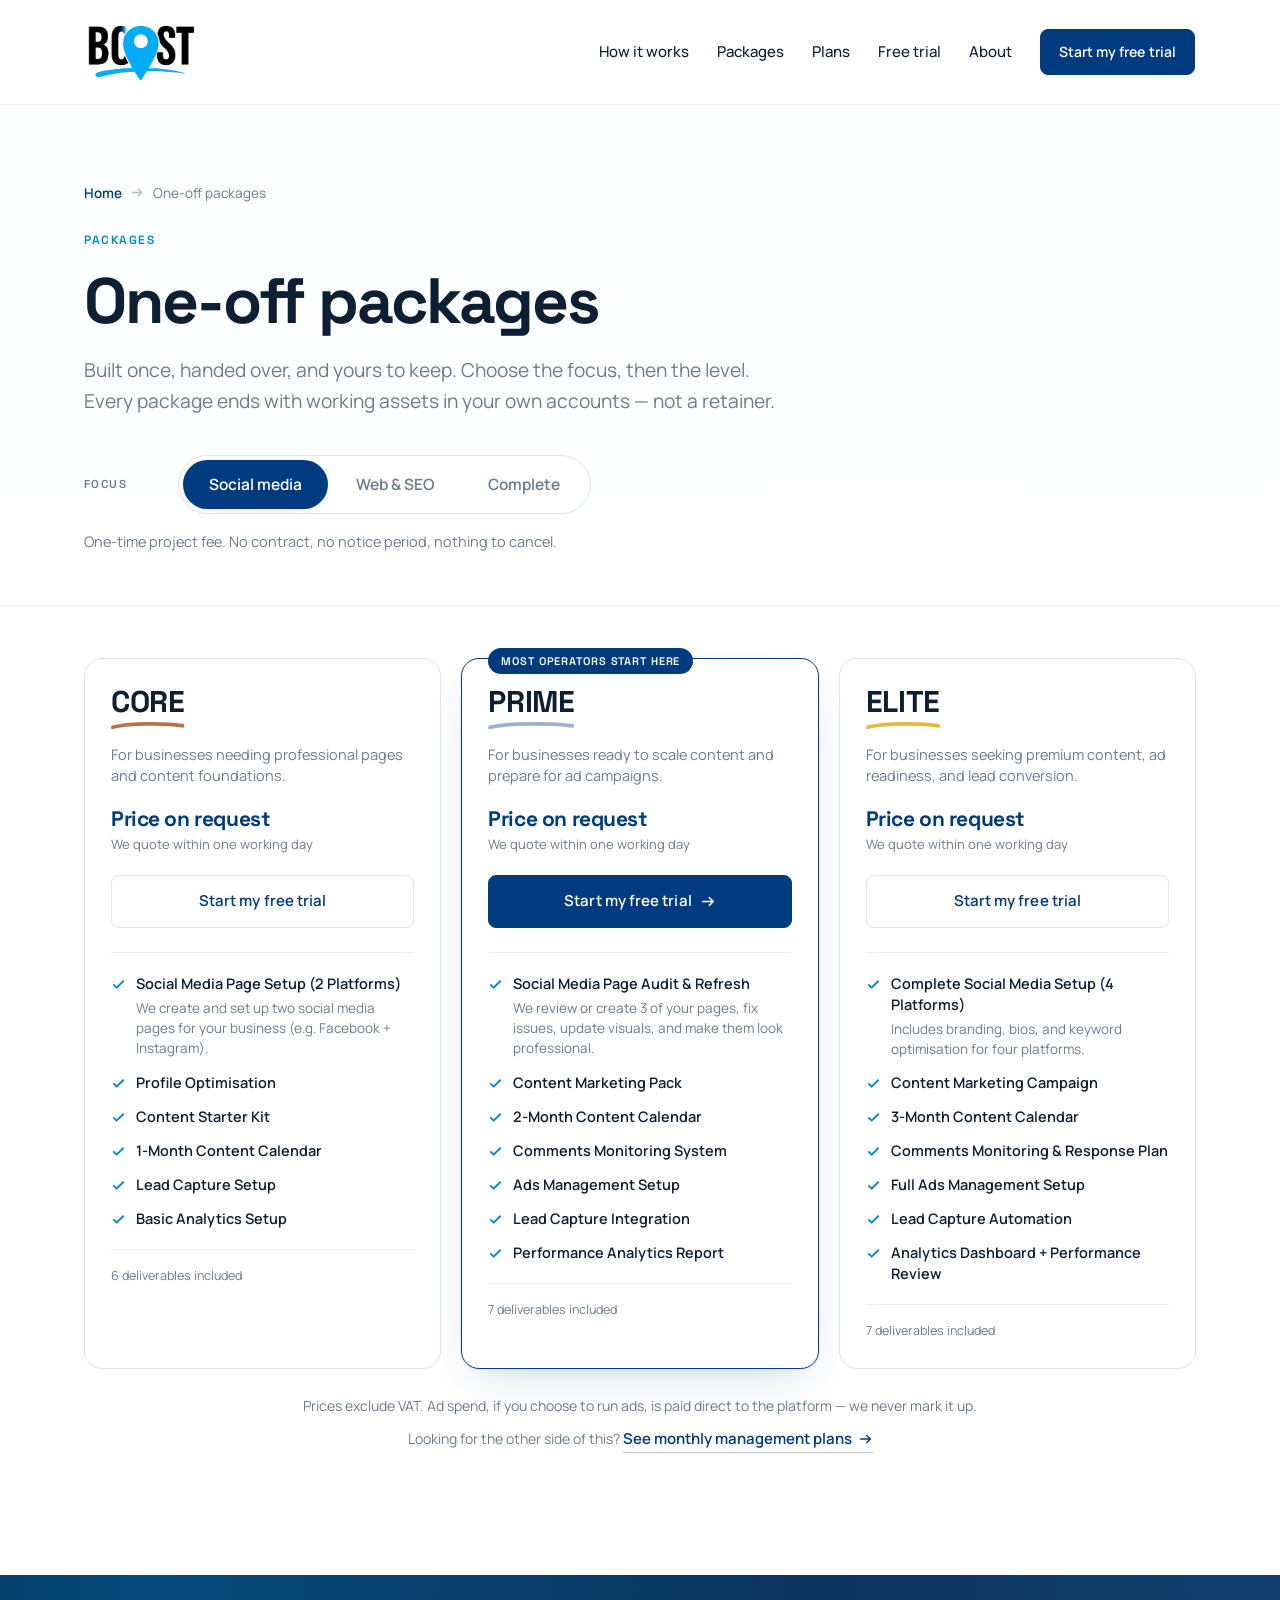
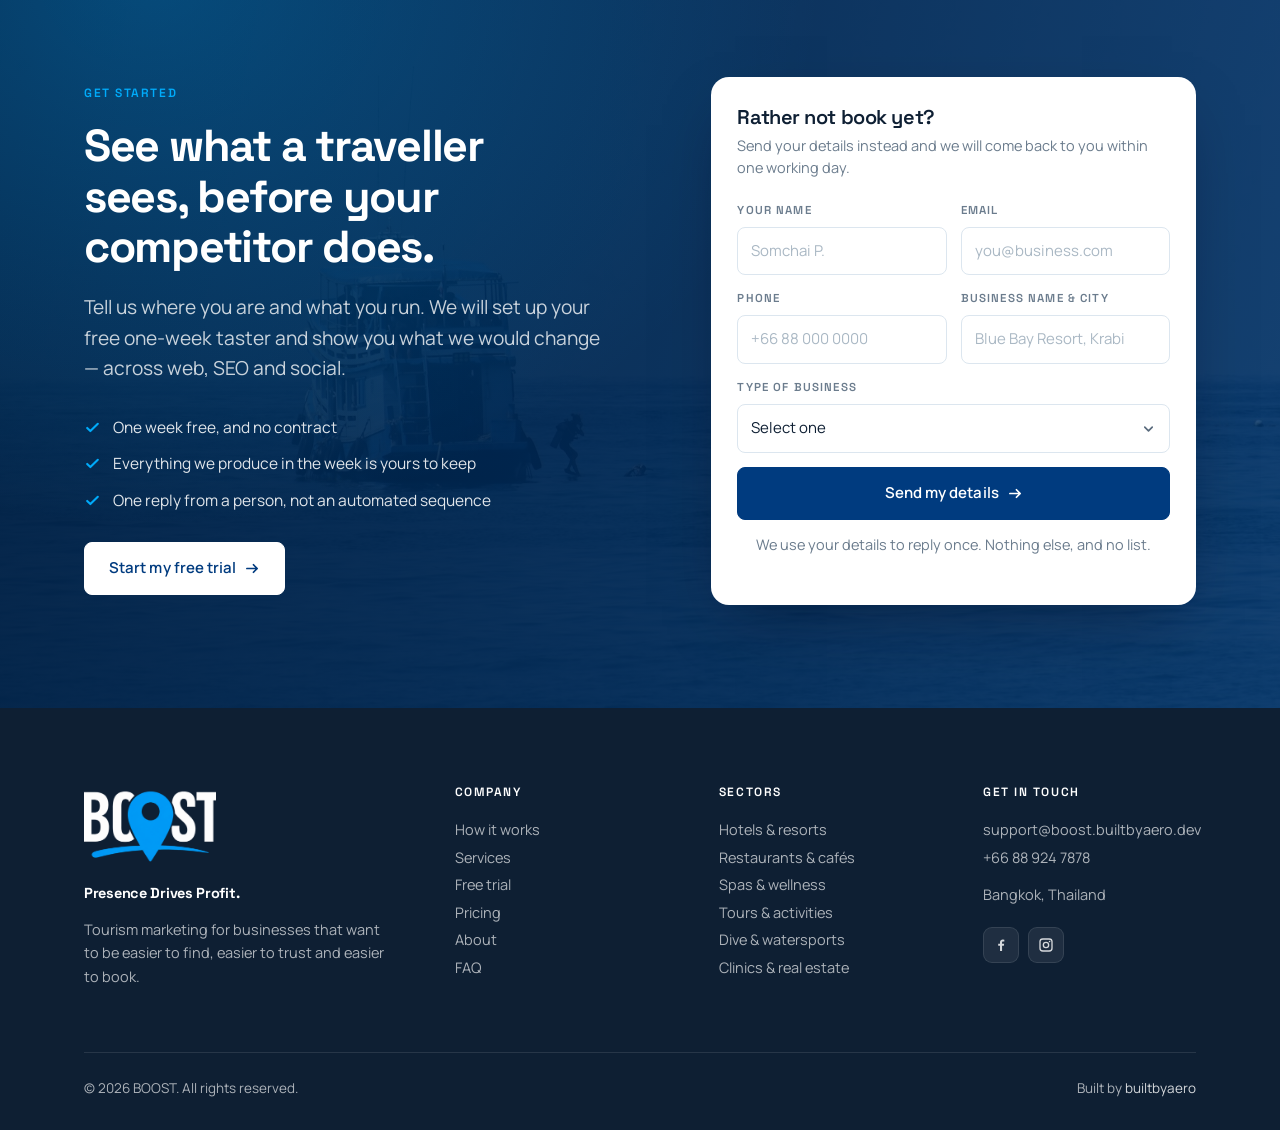
==== packages/index.html @ bd9032d1 "Serve pages at clean URLs packages.html and plans.html move into directories so they are served at /" ====
<!doctype html>
<html lang="en">
<head>
<meta charset="utf-8">
<meta name="viewport" content="width=device-width, initial-scale=1">
<title>One-Off Website, SEO & Social Media Packages | BOOST</title>
<meta name="description" content="Fixed-scope, fixed-fee packages for tourism businesses: website builds, SEO setup and social media launch. Three levels, no contract, everything stays in your accounts.">
<meta name="theme-color" content="#FFFFFF">
<link rel="canonical" href="https://boost.builtbyaero.dev/packages/">
<meta name="robots" content="noindex, nofollow">
<meta property="og:type" content="website">
<meta property="og:site_name" content="BOOST">
<meta property="og:locale" content="en_GB">
<meta property="og:url" content="https://boost.builtbyaero.dev/packages/">
<meta property="og:title" content="One-Off Website, SEO & Social Media Packages | BOOST">
<meta property="og:description" content="Fixed-scope, fixed-fee packages for tourism businesses: website builds, SEO setup and social media launch. Three levels, no contract, everything stays in your accounts.">
<meta property="og:image" content="https://boost.builtbyaero.dev/assets/img/og-cover.jpg">
<meta property="og:image:width" content="1200">
<meta property="og:image:height" content="630">
<meta property="og:image:alt" content="BOOST — tourists can't choose you if they can't find you">
<meta name="twitter:card" content="summary_large_image">
<meta name="twitter:title" content="One-Off Website, SEO & Social Media Packages | BOOST">
<meta name="twitter:description" content="Fixed-scope, fixed-fee packages for tourism businesses: website builds, SEO setup and social media launch. Three levels, no contract, everything stays in your accounts.">
<meta name="twitter:image" content="https://boost.builtbyaero.dev/assets/img/og-cover.jpg">
<link rel="preconnect" href="https://fonts.googleapis.com">
<link rel="preconnect" href="https://fonts.gstatic.com" crossorigin>
<link href="https://fonts.googleapis.com/css2?family=Manrope:wght@400;500;600;700&family=Space+Grotesk:wght@500;600;700&display=swap" rel="stylesheet">
<link rel="stylesheet" href="../assets/boost.css">
<noscript><link rel="stylesheet" href="../assets/nojs.css"></noscript>

<script type="application/ld+json">
{
 "@context": "https://schema.org",
 "@graph": [
  {
   "@type": "BreadcrumbList",
   "itemListElement": [
    {
     "@type": "ListItem",
     "position": 1,
     "name": "Home",
     "item": "https://boost.builtbyaero.dev/"
    },
    {
     "@type": "ListItem",
     "position": 2,
     "name": "One-off packages",
     "item": "https://boost.builtbyaero.dev/packages/"
    }
   ]
  },
  {
   "@type": "Service",
   "name": "One-off tourism marketing packages",
   "description": "Fixed-scope website, SEO and social media packages for tourism businesses.",
   "provider": {
    "@id": "https://boost.builtbyaero.dev/#organization"
   },
   "serviceType": "Tourism marketing",
   "areaServed": {
    "@type": "Place",
    "name": "South-East Asia"
   },
   "url": "https://boost.builtbyaero.dev/packages/",
   "hasOfferCatalog": {
    "@type": "OfferCatalog",
    "name": "One-off tourism marketing packages",
    "itemListElement": [
     {
      "@type": "OfferCatalog",
      "name": "Social media",
      "itemListElement": [
       {
        "@type": "Offer",
        "name": "CORE",
        "availability": "https://schema.org/InStock"
       },
       {
        "@type": "Offer",
        "name": "PRIME",
        "availability": "https://schema.org/InStock"
       },
       {
        "@type": "Offer",
        "name": "ELITE",
        "availability": "https://schema.org/InStock"
       }
      ]
     },
     {
      "@type": "OfferCatalog",
      "name": "Web & SEO",
      "itemListElement": [
       {
        "@type": "Offer",
        "name": "CORE",
        "availability": "https://schema.org/InStock"
       },
       {
        "@type": "Offer",
        "name": "PRIME",
        "availability": "https://schema.org/InStock"
       },
       {
        "@type": "Offer",
        "name": "ELITE",
        "availability": "https://schema.org/InStock"
       }
      ]
     },
     {
      "@type": "OfferCatalog",
      "name": "Complete",
      "itemListElement": [
       {
        "@type": "Offer",
        "name": "CORE",
        "availability": "https://schema.org/InStock"
       },
       {
        "@type": "Offer",
        "name": "PRIME",
        "availability": "https://schema.org/InStock"
       },
       {
        "@type": "Offer",
        "name": "ELITE",
        "availability": "https://schema.org/InStock"
       }
      ]
     }
    ]
   }
  }
 ]
}
</script>
</head>
<body>
<a class="skip" href="#main">Skip to content</a>

<header class="hdr" id="hdr">
  <div class="shell">
    <div class="hdr-in">
      <a class="brand" href="/" aria-label="BOOST — home">
        <img src="../assets/logo-dark.png" alt="BOOST" width="640" height="377">
      </a>
      <nav class="nav" aria-label="Primary">
        <a href="/#how">How it works</a>
        <a href="/packages/" aria-current="page">Packages</a>
        <a href="/plans/">Plans</a>
        <a href="/#trial">Free trial</a>
        <a href="/#about">About</a>
      </nav>
      <a class="btn btn-primary" href="https://calendly.com/harrison-boost-tourism/boost-free-trial-1" target="_blank" rel="noopener">Start my free trial</a>
      <button class="burger" type="button" aria-label="Open menu" aria-expanded="false" aria-controls="mnav"><span></span></button>
    </div>
    <nav class="mnav" id="mnav" aria-label="Mobile">
        <a href="/#how">How it works</a>
        <a href="/packages/" aria-current="page">Packages</a>
        <a href="/plans/">Plans</a>
        <a href="/#trial">Free trial</a>
        <a href="/#about">About</a>
      <a href="/#faq">FAQ</a>
      <a class="btn btn-primary" href="https://calendly.com/harrison-boost-tourism/boost-free-trial-1" target="_blank" rel="noopener">Start my free trial</a>
    </nav>
  </div>
</header>

<main id="main">
<section class="phero">
  <div class="shell">
    <p class="crumb"><a href="/">Home</a> <svg viewBox="0 0 16 16" fill="none" aria-hidden="true"><path d="M2 8h11M9 4l4 4-4 4" stroke="currentColor" stroke-width="1.8" stroke-linecap="round" stroke-linejoin="round"/></svg> <span>One-off packages</span></p>
    <span class="label">Packages</span>
    <h1>One-off packages</h1>
    <p class="lede">Built once, handed over, and yours to keep. Choose the focus, then the level. Every package ends with working assets in your own accounts — not a retainer.</p>
      <div class="switch-row">
        <span class="sw-label">Focus</span>
        <div class="seg seg-light" role="group" aria-label="Service focus">
          <button type="button" data-fam="social" aria-pressed="true">Social media</button>
          <button type="button" data-fam="web" aria-pressed="false">Web &amp; SEO</button>
          <button type="button" data-fam="complete" aria-pressed="false">Complete</button>
        </div>
      </div>
      <p class="mode-note">One-time project fee. No contract, no notice period, nothing to cancel.</p>
  </div>
</section>

<section class="section pt-sec">
  <div class="shell">
    <div class="rv">

    <div class="plan-grid fam-view" data-fam="social">
      <article class="plan" data-tier="core">
        <span class="plan-name">CORE<svg viewBox="0 0 200 12" preserveAspectRatio="none" aria-hidden="true"><path d="M3 8.5C46 2.5 154 2.5 197 6.5" stroke="currentColor" stroke-width="5" stroke-linecap="round" fill="none"/></svg></span>
        <p class="plan-for">For businesses needing professional pages and content foundations.</p>
        <p class="plan-price" data-price="" data-unit="one-off" data-terms="One-time project fee"><b class="ask">Price on request</b></p>
        <p class="plan-terms">We quote within one working day</p>
        <a class="btn btn-ghost" href="https://calendly.com/harrison-boost-tourism/boost-free-trial-1" target="_blank" rel="noopener">Start my free trial</a>
        <ul class="plan-list">
          <li><svg viewBox="0 0 16 16" fill="none" aria-hidden="true"><path d="M3 8.4l3 3L13 4.5" stroke="currentColor" stroke-width="2" stroke-linecap="round" stroke-linejoin="round"/></svg><div><b>Social Media Page Setup (2 Platforms)</b><i>We create and set up two social media pages for your business (e.g. Facebook + Instagram).</i></div></li>
          <li><svg viewBox="0 0 16 16" fill="none" aria-hidden="true"><path d="M3 8.4l3 3L13 4.5" stroke="currentColor" stroke-width="2" stroke-linecap="round" stroke-linejoin="round"/></svg><div><b>Profile Optimisation</b></div></li>
          <li><svg viewBox="0 0 16 16" fill="none" aria-hidden="true"><path d="M3 8.4l3 3L13 4.5" stroke="currentColor" stroke-width="2" stroke-linecap="round" stroke-linejoin="round"/></svg><div><b>Content Starter Kit</b></div></li>
          <li><svg viewBox="0 0 16 16" fill="none" aria-hidden="true"><path d="M3 8.4l3 3L13 4.5" stroke="currentColor" stroke-width="2" stroke-linecap="round" stroke-linejoin="round"/></svg><div><b>1-Month Content Calendar</b></div></li>
          <li><svg viewBox="0 0 16 16" fill="none" aria-hidden="true"><path d="M3 8.4l3 3L13 4.5" stroke="currentColor" stroke-width="2" stroke-linecap="round" stroke-linejoin="round"/></svg><div><b>Lead Capture Setup</b></div></li>
          <li><svg viewBox="0 0 16 16" fill="none" aria-hidden="true"><path d="M3 8.4l3 3L13 4.5" stroke="currentColor" stroke-width="2" stroke-linecap="round" stroke-linejoin="round"/></svg><div><b>Basic Analytics Setup</b></div></li>
        </ul>
        <p class="plan-count">6 deliverables included</p>
      </article>
      <article class="plan featured" data-tier="prime">
        <span class="plan-name">PRIME<svg viewBox="0 0 200 12" preserveAspectRatio="none" aria-hidden="true"><path d="M3 8.5C46 2.5 154 2.5 197 6.5" stroke="currentColor" stroke-width="5" stroke-linecap="round" fill="none"/></svg></span>
        <p class="plan-for">For businesses ready to scale content and prepare for ad campaigns.</p>
        <p class="plan-price" data-price="" data-unit="one-off" data-terms="One-time project fee"><b class="ask">Price on request</b></p>
        <p class="plan-terms">We quote within one working day</p>
        <a class="btn btn-primary" href="https://calendly.com/harrison-boost-tourism/boost-free-trial-1" target="_blank" rel="noopener">Start my free trial<svg viewBox="0 0 16 16" fill="none" aria-hidden="true"><path d="M2 8h11M9 4l4 4-4 4" stroke="currentColor" stroke-width="1.8" stroke-linecap="round" stroke-linejoin="round"/></svg></a>
        <ul class="plan-list">
          <li><svg viewBox="0 0 16 16" fill="none" aria-hidden="true"><path d="M3 8.4l3 3L13 4.5" stroke="currentColor" stroke-width="2" stroke-linecap="round" stroke-linejoin="round"/></svg><div><b>Social Media Page Audit &amp; Refresh</b><i>We review or create 3 of your pages, fix issues, update visuals, and make them look professional.</i></div></li>
          <li><svg viewBox="0 0 16 16" fill="none" aria-hidden="true"><path d="M3 8.4l3 3L13 4.5" stroke="currentColor" stroke-width="2" stroke-linecap="round" stroke-linejoin="round"/></svg><div><b>Content Marketing Pack</b></div></li>
          <li><svg viewBox="0 0 16 16" fill="none" aria-hidden="true"><path d="M3 8.4l3 3L13 4.5" stroke="currentColor" stroke-width="2" stroke-linecap="round" stroke-linejoin="round"/></svg><div><b>2-Month Content Calendar</b></div></li>
          <li><svg viewBox="0 0 16 16" fill="none" aria-hidden="true"><path d="M3 8.4l3 3L13 4.5" stroke="currentColor" stroke-width="2" stroke-linecap="round" stroke-linejoin="round"/></svg><div><b>Comments Monitoring System</b></div></li>
          <li><svg viewBox="0 0 16 16" fill="none" aria-hidden="true"><path d="M3 8.4l3 3L13 4.5" stroke="currentColor" stroke-width="2" stroke-linecap="round" stroke-linejoin="round"/></svg><div><b>Ads Management Setup</b></div></li>
          <li><svg viewBox="0 0 16 16" fill="none" aria-hidden="true"><path d="M3 8.4l3 3L13 4.5" stroke="currentColor" stroke-width="2" stroke-linecap="round" stroke-linejoin="round"/></svg><div><b>Lead Capture Integration</b></div></li>
          <li><svg viewBox="0 0 16 16" fill="none" aria-hidden="true"><path d="M3 8.4l3 3L13 4.5" stroke="currentColor" stroke-width="2" stroke-linecap="round" stroke-linejoin="round"/></svg><div><b>Performance Analytics Report</b></div></li>
        </ul>
        <p class="plan-count">7 deliverables included</p>
      </article>
      <article class="plan" data-tier="elite">
        <span class="plan-name">ELITE<svg viewBox="0 0 200 12" preserveAspectRatio="none" aria-hidden="true"><path d="M3 8.5C46 2.5 154 2.5 197 6.5" stroke="currentColor" stroke-width="5" stroke-linecap="round" fill="none"/></svg></span>
        <p class="plan-for">For businesses seeking premium content, ad readiness, and lead conversion.</p>
        <p class="plan-price" data-price="" data-unit="one-off" data-terms="One-time project fee"><b class="ask">Price on request</b></p>
        <p class="plan-terms">We quote within one working day</p>
        <a class="btn btn-ghost" href="https://calendly.com/harrison-boost-tourism/boost-free-trial-1" target="_blank" rel="noopener">Start my free trial</a>
        <ul class="plan-list">
          <li><svg viewBox="0 0 16 16" fill="none" aria-hidden="true"><path d="M3 8.4l3 3L13 4.5" stroke="currentColor" stroke-width="2" stroke-linecap="round" stroke-linejoin="round"/></svg><div><b>Complete Social Media Setup (4 Platforms)</b><i>Includes branding, bios, and keyword optimisation for four platforms.</i></div></li>
          <li><svg viewBox="0 0 16 16" fill="none" aria-hidden="true"><path d="M3 8.4l3 3L13 4.5" stroke="currentColor" stroke-width="2" stroke-linecap="round" stroke-linejoin="round"/></svg><div><b>Content Marketing Campaign</b></div></li>
          <li><svg viewBox="0 0 16 16" fill="none" aria-hidden="true"><path d="M3 8.4l3 3L13 4.5" stroke="currentColor" stroke-width="2" stroke-linecap="round" stroke-linejoin="round"/></svg><div><b>3-Month Content Calendar</b></div></li>
          <li><svg viewBox="0 0 16 16" fill="none" aria-hidden="true"><path d="M3 8.4l3 3L13 4.5" stroke="currentColor" stroke-width="2" stroke-linecap="round" stroke-linejoin="round"/></svg><div><b>Comments Monitoring &amp; Response Plan</b></div></li>
          <li><svg viewBox="0 0 16 16" fill="none" aria-hidden="true"><path d="M3 8.4l3 3L13 4.5" stroke="currentColor" stroke-width="2" stroke-linecap="round" stroke-linejoin="round"/></svg><div><b>Full Ads Management Setup</b></div></li>
          <li><svg viewBox="0 0 16 16" fill="none" aria-hidden="true"><path d="M3 8.4l3 3L13 4.5" stroke="currentColor" stroke-width="2" stroke-linecap="round" stroke-linejoin="round"/></svg><div><b>Lead Capture Automation</b></div></li>
          <li><svg viewBox="0 0 16 16" fill="none" aria-hidden="true"><path d="M3 8.4l3 3L13 4.5" stroke="currentColor" stroke-width="2" stroke-linecap="round" stroke-linejoin="round"/></svg><div><b>Analytics Dashboard + Performance Review</b></div></li>
        </ul>
        <p class="plan-count">7 deliverables included</p>
      </article>
    </div>
    <div class="plan-grid fam-view" data-fam="web" hidden>
      <article class="plan" data-tier="core">
        <span class="plan-name">CORE<svg viewBox="0 0 200 12" preserveAspectRatio="none" aria-hidden="true"><path d="M3 8.5C46 2.5 154 2.5 197 6.5" stroke="currentColor" stroke-width="5" stroke-linecap="round" fill="none"/></svg></span>
        <p class="plan-for">For small businesses wanting a strong, simple online presence.</p>
        <p class="plan-price" data-price="" data-unit="one-off" data-terms="One-time project fee"><b class="ask">Price on request</b></p>
        <p class="plan-terms">We quote within one working day</p>
        <a class="btn btn-ghost" href="https://calendly.com/harrison-boost-tourism/boost-free-trial-1" target="_blank" rel="noopener">Start my free trial</a>
        <ul class="plan-list">
          <li><svg viewBox="0 0 16 16" fill="none" aria-hidden="true"><path d="M3 8.4l3 3L13 4.5" stroke="currentColor" stroke-width="2" stroke-linecap="round" stroke-linejoin="round"/></svg><div><b>Website Build (1 Page)</b><i>A simple, professional website that works on mobile, matches your branding, and includes a contact form.</i></div></li>
          <li><svg viewBox="0 0 16 16" fill="none" aria-hidden="true"><path d="M3 8.4l3 3L13 4.5" stroke="currentColor" stroke-width="2" stroke-linecap="round" stroke-linejoin="round"/></svg><div><b>Basic SEO Setup</b></div></li>
          <li><svg viewBox="0 0 16 16" fill="none" aria-hidden="true"><path d="M3 8.4l3 3L13 4.5" stroke="currentColor" stroke-width="2" stroke-linecap="round" stroke-linejoin="round"/></svg><div><b>Google Business Profile Setup</b></div></li>
          <li><svg viewBox="0 0 16 16" fill="none" aria-hidden="true"><path d="M3 8.4l3 3L13 4.5" stroke="currentColor" stroke-width="2" stroke-linecap="round" stroke-linejoin="round"/></svg><div><b>Review Request Template</b></div></li>
          <li><svg viewBox="0 0 16 16" fill="none" aria-hidden="true"><path d="M3 8.4l3 3L13 4.5" stroke="currentColor" stroke-width="2" stroke-linecap="round" stroke-linejoin="round"/></svg><div><b>Lead Capture (QR + Email Form)</b></div></li>
        </ul>
        <p class="plan-count">5 deliverables included</p>
      </article>
      <article class="plan featured" data-tier="prime">
        <span class="plan-name">PRIME<svg viewBox="0 0 200 12" preserveAspectRatio="none" aria-hidden="true"><path d="M3 8.5C46 2.5 154 2.5 197 6.5" stroke="currentColor" stroke-width="5" stroke-linecap="round" fill="none"/></svg></span>
        <p class="plan-for">For businesses growing their presence and capturing more online leads.</p>
        <p class="plan-price" data-price="" data-unit="one-off" data-terms="One-time project fee"><b class="ask">Price on request</b></p>
        <p class="plan-terms">We quote within one working day</p>
        <a class="btn btn-primary" href="https://calendly.com/harrison-boost-tourism/boost-free-trial-1" target="_blank" rel="noopener">Start my free trial<svg viewBox="0 0 16 16" fill="none" aria-hidden="true"><path d="M2 8h11M9 4l4 4-4 4" stroke="currentColor" stroke-width="1.8" stroke-linecap="round" stroke-linejoin="round"/></svg></a>
        <ul class="plan-list">
          <li><svg viewBox="0 0 16 16" fill="none" aria-hidden="true"><path d="M3 8.4l3 3L13 4.5" stroke="currentColor" stroke-width="2" stroke-linecap="round" stroke-linejoin="round"/></svg><div><b>Website Build (Up to 5 Pages)</b><i>A professional website (e.g. Home, About, Services, Contact, Blog/Gallery) with mobile-friendly design and branding.</i></div></li>
          <li><svg viewBox="0 0 16 16" fill="none" aria-hidden="true"><path d="M3 8.4l3 3L13 4.5" stroke="currentColor" stroke-width="2" stroke-linecap="round" stroke-linejoin="round"/></svg><div><b>On-Page SEO for All Pages</b></div></li>
          <li><svg viewBox="0 0 16 16" fill="none" aria-hidden="true"><path d="M3 8.4l3 3L13 4.5" stroke="currentColor" stroke-width="2" stroke-linecap="round" stroke-linejoin="round"/></svg><div><b>Blog Setup + 1 SEO Blog Post</b></div></li>
          <li><svg viewBox="0 0 16 16" fill="none" aria-hidden="true"><path d="M3 8.4l3 3L13 4.5" stroke="currentColor" stroke-width="2" stroke-linecap="round" stroke-linejoin="round"/></svg><div><b>OTA Listing SEO Audit</b></div></li>
          <li><svg viewBox="0 0 16 16" fill="none" aria-hidden="true"><path d="M3 8.4l3 3L13 4.5" stroke="currentColor" stroke-width="2" stroke-linecap="round" stroke-linejoin="round"/></svg><div><b>Lead Capture Integration</b></div></li>
          <li><svg viewBox="0 0 16 16" fill="none" aria-hidden="true"><path d="M3 8.4l3 3L13 4.5" stroke="currentColor" stroke-width="2" stroke-linecap="round" stroke-linejoin="round"/></svg><div><b>Review Strategy Templates</b></div></li>
        </ul>
        <p class="plan-count">6 deliverables included</p>
      </article>
      <article class="plan" data-tier="elite">
        <span class="plan-name">ELITE<svg viewBox="0 0 200 12" preserveAspectRatio="none" aria-hidden="true"><path d="M3 8.5C46 2.5 154 2.5 197 6.5" stroke="currentColor" stroke-width="5" stroke-linecap="round" fill="none"/></svg></span>
        <p class="plan-for">For established businesses needing a strong online booking engine.</p>
        <p class="plan-price" data-price="" data-unit="one-off" data-terms="One-time project fee"><b class="ask">Price on request</b></p>
        <p class="plan-terms">We quote within one working day</p>
        <a class="btn btn-ghost" href="https://calendly.com/harrison-boost-tourism/boost-free-trial-1" target="_blank" rel="noopener">Start my free trial</a>
        <ul class="plan-list">
          <li><svg viewBox="0 0 16 16" fill="none" aria-hidden="true"><path d="M3 8.4l3 3L13 4.5" stroke="currentColor" stroke-width="2" stroke-linecap="round" stroke-linejoin="round"/></svg><div><b>Full Website (Up to 10 Pages)</b><i>A complete, professional website with multilingual setup, booking/contact forms, and a blog.</i></div></li>
          <li><svg viewBox="0 0 16 16" fill="none" aria-hidden="true"><path d="M3 8.4l3 3L13 4.5" stroke="currentColor" stroke-width="2" stroke-linecap="round" stroke-linejoin="round"/></svg><div><b>Full SEO Audit &amp; Optimisation</b></div></li>
          <li><svg viewBox="0 0 16 16" fill="none" aria-hidden="true"><path d="M3 8.4l3 3L13 4.5" stroke="currentColor" stroke-width="2" stroke-linecap="round" stroke-linejoin="round"/></svg><div><b>3 Keyword-Optimised Blog Posts</b></div></li>
          <li><svg viewBox="0 0 16 16" fill="none" aria-hidden="true"><path d="M3 8.4l3 3L13 4.5" stroke="currentColor" stroke-width="2" stroke-linecap="round" stroke-linejoin="round"/></svg><div><b>OTA Profile Optimisation</b></div></li>
          <li><svg viewBox="0 0 16 16" fill="none" aria-hidden="true"><path d="M3 8.4l3 3L13 4.5" stroke="currentColor" stroke-width="2" stroke-linecap="round" stroke-linejoin="round"/></svg><div><b>Lead Capture + Email Automation</b></div></li>
          <li><svg viewBox="0 0 16 16" fill="none" aria-hidden="true"><path d="M3 8.4l3 3L13 4.5" stroke="currentColor" stroke-width="2" stroke-linecap="round" stroke-linejoin="round"/></svg><div><b>Monthly SEO Report Setup</b></div></li>
          <li><svg viewBox="0 0 16 16" fill="none" aria-hidden="true"><path d="M3 8.4l3 3L13 4.5" stroke="currentColor" stroke-width="2" stroke-linecap="round" stroke-linejoin="round"/></svg><div><b>Review Automation System</b></div></li>
        </ul>
        <p class="plan-count">7 deliverables included</p>
      </article>
    </div>
    <div class="plan-grid fam-view" data-fam="complete" hidden>
      <article class="plan" data-tier="core">
        <span class="plan-name">CORE<svg viewBox="0 0 200 12" preserveAspectRatio="none" aria-hidden="true"><path d="M3 8.5C46 2.5 154 2.5 197 6.5" stroke="currentColor" stroke-width="5" stroke-linecap="round" fill="none"/></svg></span>
        <p class="plan-for">For small businesses needing a polished website and basic social presence.</p>
        <p class="plan-price" data-price="" data-unit="one-off" data-terms="One-time project fee"><b class="ask">Price on request</b></p>
        <p class="plan-terms">We quote within one working day</p>
        <a class="btn btn-ghost" href="https://calendly.com/harrison-boost-tourism/boost-free-trial-1" target="_blank" rel="noopener">Start my free trial</a>
        <ul class="plan-list">
          <li><svg viewBox="0 0 16 16" fill="none" aria-hidden="true"><path d="M3 8.4l3 3L13 4.5" stroke="currentColor" stroke-width="2" stroke-linecap="round" stroke-linejoin="round"/></svg><div><b>1-Page Website Build</b><i>A branded, mobile-friendly website with a contact form and gallery.</i></div></li>
          <li><svg viewBox="0 0 16 16" fill="none" aria-hidden="true"><path d="M3 8.4l3 3L13 4.5" stroke="currentColor" stroke-width="2" stroke-linecap="round" stroke-linejoin="round"/></svg><div><b>Basic SEO Setup</b></div></li>
          <li><svg viewBox="0 0 16 16" fill="none" aria-hidden="true"><path d="M3 8.4l3 3L13 4.5" stroke="currentColor" stroke-width="2" stroke-linecap="round" stroke-linejoin="round"/></svg><div><b>Google Business Profile Setup</b></div></li>
          <li><svg viewBox="0 0 16 16" fill="none" aria-hidden="true"><path d="M3 8.4l3 3L13 4.5" stroke="currentColor" stroke-width="2" stroke-linecap="round" stroke-linejoin="round"/></svg><div><b>Social Media Page Creation (2 Platforms)</b></div></li>
          <li><svg viewBox="0 0 16 16" fill="none" aria-hidden="true"><path d="M3 8.4l3 3L13 4.5" stroke="currentColor" stroke-width="2" stroke-linecap="round" stroke-linejoin="round"/></svg><div><b>Basic Content Creation (5 Posts)</b></div></li>
          <li><svg viewBox="0 0 16 16" fill="none" aria-hidden="true"><path d="M3 8.4l3 3L13 4.5" stroke="currentColor" stroke-width="2" stroke-linecap="round" stroke-linejoin="round"/></svg><div><b>1-Month Content Calendar</b></div></li>
          <li><svg viewBox="0 0 16 16" fill="none" aria-hidden="true"><path d="M3 8.4l3 3L13 4.5" stroke="currentColor" stroke-width="2" stroke-linecap="round" stroke-linejoin="round"/></svg><div><b>Lead Capture Setup (QR + Email Form)</b></div></li>
          <li><svg viewBox="0 0 16 16" fill="none" aria-hidden="true"><path d="M3 8.4l3 3L13 4.5" stroke="currentColor" stroke-width="2" stroke-linecap="round" stroke-linejoin="round"/></svg><div><b>Analytics Setup (Website + Social)</b></div></li>
        </ul>
        <p class="plan-count">8 deliverables included</p>
      </article>
      <article class="plan featured" data-tier="prime">
        <span class="plan-name">PRIME<svg viewBox="0 0 200 12" preserveAspectRatio="none" aria-hidden="true"><path d="M3 8.5C46 2.5 154 2.5 197 6.5" stroke="currentColor" stroke-width="5" stroke-linecap="round" fill="none"/></svg></span>
        <p class="plan-for">For businesses growing their visibility, bookings, and online leads.</p>
        <p class="plan-price" data-price="" data-unit="one-off" data-terms="One-time project fee"><b class="ask">Price on request</b></p>
        <p class="plan-terms">We quote within one working day</p>
        <a class="btn btn-primary" href="https://calendly.com/harrison-boost-tourism/boost-free-trial-1" target="_blank" rel="noopener">Start my free trial<svg viewBox="0 0 16 16" fill="none" aria-hidden="true"><path d="M2 8h11M9 4l4 4-4 4" stroke="currentColor" stroke-width="1.8" stroke-linecap="round" stroke-linejoin="round"/></svg></a>
        <ul class="plan-list">
          <li><svg viewBox="0 0 16 16" fill="none" aria-hidden="true"><path d="M3 8.4l3 3L13 4.5" stroke="currentColor" stroke-width="2" stroke-linecap="round" stroke-linejoin="round"/></svg><div><b>Website Build (Up to 5 Pages)</b><i>A professional website including Home, About, Services, Contact, and Blog pages.</i></div></li>
          <li><svg viewBox="0 0 16 16" fill="none" aria-hidden="true"><path d="M3 8.4l3 3L13 4.5" stroke="currentColor" stroke-width="2" stroke-linecap="round" stroke-linejoin="round"/></svg><div><b>On-Page SEO Optimisation</b></div></li>
          <li><svg viewBox="0 0 16 16" fill="none" aria-hidden="true"><path d="M3 8.4l3 3L13 4.5" stroke="currentColor" stroke-width="2" stroke-linecap="round" stroke-linejoin="round"/></svg><div><b>Blog Setup + 1 SEO Blog Post</b></div></li>
          <li><svg viewBox="0 0 16 16" fill="none" aria-hidden="true"><path d="M3 8.4l3 3L13 4.5" stroke="currentColor" stroke-width="2" stroke-linecap="round" stroke-linejoin="round"/></svg><div><b>Social Media Optimisation (3 Platforms)</b></div></li>
          <li><svg viewBox="0 0 16 16" fill="none" aria-hidden="true"><path d="M3 8.4l3 3L13 4.5" stroke="currentColor" stroke-width="2" stroke-linecap="round" stroke-linejoin="round"/></svg><div><b>Content Pack (12 Posts)</b></div></li>
          <li><svg viewBox="0 0 16 16" fill="none" aria-hidden="true"><path d="M3 8.4l3 3L13 4.5" stroke="currentColor" stroke-width="2" stroke-linecap="round" stroke-linejoin="round"/></svg><div><b>2-Month Content Calendar</b></div></li>
          <li><svg viewBox="0 0 16 16" fill="none" aria-hidden="true"><path d="M3 8.4l3 3L13 4.5" stroke="currentColor" stroke-width="2" stroke-linecap="round" stroke-linejoin="round"/></svg><div><b>Lead Capture Integration</b></div></li>
          <li><svg viewBox="0 0 16 16" fill="none" aria-hidden="true"><path d="M3 8.4l3 3L13 4.5" stroke="currentColor" stroke-width="2" stroke-linecap="round" stroke-linejoin="round"/></svg><div><b>Comments Monitoring Plan</b></div></li>
          <li><svg viewBox="0 0 16 16" fill="none" aria-hidden="true"><path d="M3 8.4l3 3L13 4.5" stroke="currentColor" stroke-width="2" stroke-linecap="round" stroke-linejoin="round"/></svg><div><b>Performance Reporting Setup</b></div></li>
        </ul>
        <p class="plan-count">9 deliverables included</p>
      </article>
      <article class="plan" data-tier="elite">
        <span class="plan-name">ELITE<svg viewBox="0 0 200 12" preserveAspectRatio="none" aria-hidden="true"><path d="M3 8.5C46 2.5 154 2.5 197 6.5" stroke="currentColor" stroke-width="5" stroke-linecap="round" fill="none"/></svg></span>
        <p class="plan-for">For new or growing tourism businesses that want full impact across web + social.</p>
        <p class="plan-price" data-price="" data-unit="one-off" data-terms="One-time project fee"><b class="ask">Price on request</b></p>
        <p class="plan-terms">We quote within one working day</p>
        <a class="btn btn-ghost" href="https://calendly.com/harrison-boost-tourism/boost-free-trial-1" target="_blank" rel="noopener">Start my free trial</a>
        <ul class="plan-list">
          <li><svg viewBox="0 0 16 16" fill="none" aria-hidden="true"><path d="M3 8.4l3 3L13 4.5" stroke="currentColor" stroke-width="2" stroke-linecap="round" stroke-linejoin="round"/></svg><div><b>Full Website Build (Up to 10 Pages)</b><i>A complete website including blog, booking/contact forms, and multilingual options.</i></div></li>
          <li><svg viewBox="0 0 16 16" fill="none" aria-hidden="true"><path d="M3 8.4l3 3L13 4.5" stroke="currentColor" stroke-width="2" stroke-linecap="round" stroke-linejoin="round"/></svg><div><b>Full SEO Audit + On-Page Optimisation</b></div></li>
          <li><svg viewBox="0 0 16 16" fill="none" aria-hidden="true"><path d="M3 8.4l3 3L13 4.5" stroke="currentColor" stroke-width="2" stroke-linecap="round" stroke-linejoin="round"/></svg><div><b>Blog Setup + 3x SEO Blog Posts</b></div></li>
          <li><svg viewBox="0 0 16 16" fill="none" aria-hidden="true"><path d="M3 8.4l3 3L13 4.5" stroke="currentColor" stroke-width="2" stroke-linecap="round" stroke-linejoin="round"/></svg><div><b>Complete Social Media Setup (4 Platforms)</b></div></li>
          <li><svg viewBox="0 0 16 16" fill="none" aria-hidden="true"><path d="M3 8.4l3 3L13 4.5" stroke="currentColor" stroke-width="2" stroke-linecap="round" stroke-linejoin="round"/></svg><div><b>Content Marketing Campaign (20 Posts)</b></div></li>
          <li><svg viewBox="0 0 16 16" fill="none" aria-hidden="true"><path d="M3 8.4l3 3L13 4.5" stroke="currentColor" stroke-width="2" stroke-linecap="round" stroke-linejoin="round"/></svg><div><b>3-Month Content Calendar</b></div></li>
          <li><svg viewBox="0 0 16 16" fill="none" aria-hidden="true"><path d="M3 8.4l3 3L13 4.5" stroke="currentColor" stroke-width="2" stroke-linecap="round" stroke-linejoin="round"/></svg><div><b>Comments Monitoring &amp; Response Plan</b></div></li>
          <li><svg viewBox="0 0 16 16" fill="none" aria-hidden="true"><path d="M3 8.4l3 3L13 4.5" stroke="currentColor" stroke-width="2" stroke-linecap="round" stroke-linejoin="round"/></svg><div><b>Ads Management System Setup</b></div></li>
          <li><svg viewBox="0 0 16 16" fill="none" aria-hidden="true"><path d="M3 8.4l3 3L13 4.5" stroke="currentColor" stroke-width="2" stroke-linecap="round" stroke-linejoin="round"/></svg><div><b>Lead Capture &amp; Automation</b></div></li>
          <li><svg viewBox="0 0 16 16" fill="none" aria-hidden="true"><path d="M3 8.4l3 3L13 4.5" stroke="currentColor" stroke-width="2" stroke-linecap="round" stroke-linejoin="round"/></svg><div><b>Analytics Dashboard Setup</b></div></li>
        </ul>
        <p class="plan-count">10 deliverables included</p>
      </article>
    </div>

      <p class="price-note">Prices exclude VAT. Ad spend, if you choose to run ads, is paid direct to the platform — we never mark it up.</p>
      <p class="price-note mt-10">Looking for the other side of this? <a class="tlink" href="/plans/">See monthly management plans <svg viewBox="0 0 16 16" fill="none" aria-hidden="true"><path d="M2 8h11M9 4l4 4-4 4" stroke="currentColor" stroke-width="1.8" stroke-linecap="round" stroke-linejoin="round"/></svg></a></p>
    </div>
  </div>
</section>

<!-- ================= FINAL CTA ================= -->
<section class="cta-band" id="start">
  <img class="cta-bg" src="../assets/img/1764757146502-a8c0990a8479-1800.jpg" srcset="../assets/img/1764757146502-a8c0990a8479-760.jpg 760w, ../assets/img/1764757146502-a8c0990a8479-1200.jpg 1200w, ../assets/img/1764757146502-a8c0990a8479-1800.jpg 1800w, ../assets/img/1764757146502-a8c0990a8479-2400.jpg 2400w" sizes="100vw" alt="" aria-hidden="true" loading="lazy" decoding="async">
  <div class="shell cta-grid">
    <div class="rv">
      <span class="label label-on-dark">Get started</span>
      <h2 class="mt-16">See what a traveller sees, before your competitor does.</h2>
      <p class="lede">Tell us where you are and what you run. We will set up your free one-week taster and show you what we would change — across web, SEO and social.</p>
      <ul class="cta-points">
        <li><svg viewBox="0 0 16 16" fill="none" aria-hidden="true"><path d="M3 8.4l3 3L13 4.5" stroke="currentColor" stroke-width="2" stroke-linecap="round" stroke-linejoin="round"/></svg> One week free, and no contract</li>
        <li><svg viewBox="0 0 16 16" fill="none" aria-hidden="true"><path d="M3 8.4l3 3L13 4.5" stroke="currentColor" stroke-width="2" stroke-linecap="round" stroke-linejoin="round"/></svg> Everything we produce in the week is yours to keep</li>
        <li><svg viewBox="0 0 16 16" fill="none" aria-hidden="true"><path d="M3 8.4l3 3L13 4.5" stroke="currentColor" stroke-width="2" stroke-linecap="round" stroke-linejoin="round"/></svg> One reply from a person, not an automated sequence</li>
      </ul>
      <a class="btn btn-onblue cta-book" href="https://calendly.com/harrison-boost-tourism/boost-free-trial-1" target="_blank" rel="noopener">Start my free trial <svg viewBox="0 0 16 16" fill="none" aria-hidden="true"><path d="M2 8h11M9 4l4 4-4 4" stroke="currentColor" stroke-width="1.8" stroke-linecap="round" stroke-linejoin="round"/></svg></a>
    </div>

    <!-- EDIT ME — point action= at your form provider or CRM endpoint -->
    <form class="form rv" action="#" method="post" novalidate>
      <h3>Rather not book yet?</h3>
      <p>Send your details instead and we will come back to you within one working day.</p>
      <div class="f2">
        <label class="field"><span>Your name</span><input type="text" name="name" autocomplete="name" placeholder="Somchai P." required></label>
        <label class="field"><span>Email</span><input type="email" name="email" autocomplete="email" placeholder="you@business.com" required></label>
      </div>
      <div class="f2">
        <label class="field"><span>Phone</span><input type="tel" name="phone" inputmode="tel" autocomplete="tel" placeholder="+66 88 000 0000"></label>
        <label class="field"><span>Business name &amp; city</span><input type="text" name="business" placeholder="Blue Bay Resort, Krabi" required></label>
      </div>
      <label class="field"><span>Type of business</span>
        <select name="type">
          <option value="">Select one</option>
          <option>Hotel, resort or guesthouse</option>
          <option>Restaurant or café</option>
          <option>Spa or wellness</option>
          <option>Tour, attraction or activity</option>
          <option>Dive or watersports</option>
          <option>Golf</option>
          <option>Clinic treating visitors</option>
          <option>Rental or real estate</option>
          <option>Other tourism-dependent business</option>
        </select>
      </label>
      <button class="btn btn-primary btn-wide" type="submit">Send my details
        <svg viewBox="0 0 16 16" fill="none" aria-hidden="true"><path d="M2 8h11M9 4l4 4-4 4" stroke="currentColor" stroke-width="1.8" stroke-linecap="round" stroke-linejoin="round"/></svg>
      </button>
      <p class="form-fine">We use your details to reply once. Nothing else, and no list.</p>
    </form>
  </div>
</section>
</main>

<!-- ================= FOOTER ================= -->
<footer class="ftr">
  <div class="shell">
    <div class="ftr-main">
      <div class="ftr-brand">
        <a href="/" aria-label="BOOST — home"><img src="../assets/logo-light.png"  alt="BOOST" width="640" height="377"></a>
        <p class="ftr-tag">Presence Drives Profit.</p>
        <p>Tourism marketing for businesses that want to be easier to find, easier to trust and easier to book.</p>
      </div>

      <div class="ftr-col">
        <h4>Company</h4>
        <a href="/#how">How it works</a>
        <a href="/#services">Services</a>
        <a href="/#trial">Free trial</a>
        <a href="/packages/">Pricing</a>
        <a href="/#about">About</a>
        <a href="/#faq">FAQ</a>
      </div>

      <div class="ftr-col">
        <h4>Sectors</h4>
        <p>Hotels &amp; resorts</p>
        <p>Restaurants &amp; cafés</p>
        <p>Spas &amp; wellness</p>
        <p>Tours &amp; activities</p>
        <p>Dive &amp; watersports</p>
        <p>Clinics &amp; real estate</p>
      </div>

      <!-- EDIT ME — real address, email and phone -->
      <div class="ftr-col">
        <h4>Get in touch</h4>
        <a href="mailto:support@boost.builtbyaero.dev">support@boost.builtbyaero.dev</a>
        <a href="tel:+66889247878">+66 88 924 7878</a>
        <p class="mt-10">Bangkok, Thailand</p>
        <div class="social">
          <a href="https://www.facebook.com/boosttourismco" target="_blank" rel="noopener" aria-label="BOOST on Facebook"><svg viewBox="0 0 24 24" aria-hidden="true"><path d="M13.6 21v-8h2.7l.4-3h-3.1V8.1c0-.9.3-1.5 1.6-1.5H17V4a23 23 0 0 0-2.4-.1c-2.4 0-4.1 1.5-4.1 4.1v2H7.8v3h2.7v8h3.1Z"/></svg></a>
          <a href="https://www.instagram.com/boosttourismco/" target="_blank" rel="noopener" aria-label="BOOST on Instagram"><svg viewBox="0 0 24 24" aria-hidden="true"><path d="M7.2 2h9.6A5.2 5.2 0 0 1 22 7.2v9.6a5.2 5.2 0 0 1-5.2 5.2H7.2A5.2 5.2 0 0 1 2 16.8V7.2A5.2 5.2 0 0 1 7.2 2Zm0 2A3.2 3.2 0 0 0 4 7.2v9.6A3.2 3.2 0 0 0 7.2 20h9.6a3.2 3.2 0 0 0 3.2-3.2V7.2A3.2 3.2 0 0 0 16.8 4H7.2Zm10.2 1.5a1.2 1.2 0 1 1 0 2.4 1.2 1.2 0 0 1 0-2.4ZM12 7a5 5 0 1 1 0 10 5 5 0 0 1 0-10Zm0 2a3 3 0 1 0 0 6 3 3 0 0 0 0-6Z"/></svg></a>
        </div>
      </div>
    </div>

    <div class="ftr-bot">
      <span>© 2026 BOOST. All rights reserved.</span>
      <span>Built by <a href="#">builtbyaero</a></span>
    </div>
  </div>
</footer>

<script src="../assets/boost.js"></script>
</body>
</html>
---- assets/boost.css ----
/* ============================================================
   BOOST — design tokens
   Colour balance follows the brand guidelines:
   ~65% white · ~20% navy/ink · ~12% BOOST blue as ACCENT ONLY
   ============================================================ */
:root{
  --blue:#00ABFA;
  --blue-deep:#0089CC;
  --navy:#003B7F;
  --navy-deep:#00305F;
  --ink:#0E1F33;
  --body:#3D5064;
  --muted:#6B7C8D;
  --line:#DCE6EF;
  --line-soft:#E9F0F6;
  --paper:#FFFFFF;
  --soft:#F5F9FC;
  --tint:#EAF5FE;

  --max:1200px;
  --gutter:clamp(20px,4vw,44px);
  --sec:clamp(80px,9.5vw,132px);

  --r-sm:8px;
  --r:12px;
  --r-lg:18px;

  --shadow-sm:0 1px 2px rgba(0,59,127,.05), 0 4px 14px -6px rgba(0,59,127,.10);
  --shadow:0 2px 4px rgba(0,59,127,.04), 0 18px 44px -18px rgba(0,59,127,.22);

  --ease:cubic-bezier(.22,.61,.36,1);
}

*,*::before,*::after{box-sizing:border-box}
html{scroll-behavior:smooth;-webkit-text-size-adjust:100%}
body{
  margin:0;
  background:var(--paper);
  color:var(--body);
  font-family:"Manrope",system-ui,-apple-system,sans-serif;
  font-size:17px;
  line-height:1.65;
  -webkit-font-smoothing:antialiased;
  text-rendering:optimizeLegibility;
}
img{display:block;max-width:100%}
a{color:inherit}
button,input,select,textarea{font:inherit;color:inherit}
:focus-visible{outline:2px solid var(--blue);outline-offset:3px;border-radius:3px}

h1,h2,h3,h4{
  font-family:"Space Grotesk",system-ui,sans-serif;
  color:var(--ink);
  margin:0;
  letter-spacing:-.022em;
  font-weight:700;
}
/* Sentence case throughout — the brand guidelines call out avoiding
   excessive ALL CAPS on large headlines. Caps are reserved for 12px labels. */
h1{font-size:clamp(38px,5.1vw,64px);line-height:1.05;letter-spacing:-.032em}
h2{font-size:clamp(29px,3.5vw,45px);line-height:1.12;letter-spacing:-.028em}
h3{font-size:clamp(21px,1.9vw,27px);line-height:1.24;font-weight:600}
h4{font-size:19px;line-height:1.3;font-weight:600}
p{margin:0}

.shell{width:min(100%,var(--max));margin-inline:auto;padding-inline:var(--gutter)}
.section{padding-block:var(--sec)}
.soft{background:var(--soft)}

/* ---- small label (Space Grotesk SemiBold 12/14, per guidelines) ---- */
.label{
  display:inline-block;
  font-family:"Space Grotesk",sans-serif;
  font-size:12px;
  line-height:1.16;
  font-weight:600;
  letter-spacing:.13em;
  text-transform:uppercase;
  color:var(--blue-deep);
}
.label-mute{color:var(--muted)}
.label-on-dark{color:var(--blue)}

.lede{font-size:clamp(17px,1.5vw,20px);line-height:1.6;color:var(--body)}
.dim{color:var(--muted)}

/* ---- buttons: Manrope SemiBold, sentence case (per guidelines) ---- */
.btn{
  display:inline-flex;align-items:center;justify-content:center;gap:9px;
  min-height:50px;padding:13px 24px;
  border-radius:var(--r-sm);
  font-size:15px;font-weight:600;letter-spacing:.005em;
  text-decoration:none;cursor:pointer;
  border:1px solid transparent;
  transition:background-color .2s var(--ease),border-color .2s var(--ease),color .2s var(--ease),transform .2s var(--ease),box-shadow .2s var(--ease);
}
.btn svg{width:15px;height:15px;flex:none;transition:transform .2s var(--ease)}
.btn:hover svg{transform:translateX(3px)}
.btn-primary{background:var(--navy);color:#fff;border-color:var(--navy)}
.btn-primary:hover{background:#00305F;transform:translateY(-1px);box-shadow:0 8px 20px -10px rgba(0,59,127,.6)}
.btn-ghost{background:transparent;color:var(--navy);border-color:var(--line)}
.btn-ghost:hover{border-color:var(--navy);background:var(--soft)}
.btn-onblue{background:#fff;color:var(--navy);border-color:#fff}
.btn-onblue:hover{background:var(--tint);transform:translateY(-1px)}
.btn-accent{background:var(--blue);color:#00243D;border-color:var(--blue)}
.btn-accent:hover{background:#2CBCFF;transform:translateY(-1px)}
.btn-wide{width:100%}

.tlink{
  display:inline-flex;align-items:center;gap:7px;
  color:var(--navy);font-weight:600;font-size:15px;
  text-decoration:none;
  box-shadow:inset 0 -1px 0 rgba(0,59,127,.28);
  padding-bottom:2px;
  transition:box-shadow .2s var(--ease),color .2s var(--ease)
}
.tlink:hover{color:var(--blue-deep);box-shadow:inset 0 -1px 0 var(--blue)}
.tlink svg{width:14px;height:14px;transition:transform .2s var(--ease)}
.tlink:hover svg{transform:translateX(3px)}

.skip{
  position:fixed;top:10px;left:10px;z-index:2000;
  background:#fff;border:1px solid var(--navy);border-radius:6px;
  padding:10px 14px;font-weight:600;text-decoration:none;
  transform:translateY(-160%);
}
.skip:focus{transform:none}

/* ---- reveal on scroll ---- */
.rv{opacity:0;transform:translateY(18px);transition:opacity .7s var(--ease),transform .7s var(--ease)}
.rv.in{opacity:1;transform:none}
@media (prefers-reduced-motion:reduce){
  html{scroll-behavior:auto}
  .rv{opacity:1;transform:none;transition:none}
  *{animation-duration:.001ms !important;transition-duration:.001ms !important}
}

/* ============================ HEADER ============================ */
/* Flat and full-width at the top; once scrolled it detaches into a floating
   card. The outer height never changes between the two states — a sticky element
   still occupies its space in flow, so animating its height would shift the
   whole page. Only the inner .shell changes appearance. */
.hdr{
  position:sticky;top:0;z-index:900;
  padding:8px clamp(10px,1.6vw,22px);
  background:rgba(255,255,255,.86);
  backdrop-filter:saturate(1.6) blur(14px);
  -webkit-backdrop-filter:saturate(1.6) blur(14px);
  border-bottom:1px solid var(--line-soft);
  transition:background-color .3s var(--ease),border-color .3s var(--ease);
}
.hdr.stuck{
  background:transparent;
  backdrop-filter:none;
  -webkit-backdrop-filter:none;
  border-bottom-color:transparent;
}
.hdr .shell{
  border:1px solid transparent;border-radius:18px;
  transition:background-color .3s var(--ease),border-color .3s var(--ease),box-shadow .3s var(--ease);
}
.hdr.stuck .shell{
  background:rgba(255,255,255,.92);
  backdrop-filter:saturate(1.7) blur(16px);
  -webkit-backdrop-filter:saturate(1.7) blur(16px);
  border-color:rgba(0,59,127,.10);
  box-shadow:0 14px 38px -16px rgba(0,59,127,.34), 0 2px 6px rgba(0,59,127,.05);
}
.hdr-in{display:flex;align-items:center;gap:28px;min-height:56px;padding-block:10px}
.brand{display:block;width:112px;flex:none}
.brand img{width:100%;height:auto}
.nav{display:flex;align-items:center;gap:28px;margin-left:auto}
.nav a{
  font-size:15px;font-weight:500;text-decoration:none;color:var(--ink);
  position:relative;padding-block:4px;
  transition:color .18s var(--ease)
}
.nav a::after{
  content:"";position:absolute;left:0;right:0;bottom:-2px;height:2px;
  background:var(--blue);transform:scaleX(0);transform-origin:left;
  transition:transform .22s var(--ease)
}
.nav a:hover{color:var(--navy)}
.nav a:hover::after{transform:scaleX(1)}
.hdr .btn{min-height:44px;padding:10px 18px;font-size:14px}
.burger{display:none;width:44px;height:44px;border:1px solid var(--line);border-radius:8px;background:#fff;cursor:pointer;padding:0;align-items:center;justify-content:center}
.burger span,.burger span::before,.burger span::after{
  content:"";display:block;width:17px;height:1.8px;background:var(--ink);border-radius:2px;transition:transform .22s var(--ease),opacity .22s var(--ease)
}
.burger span::before{position:absolute;transform:translateY(-5.5px)}
.burger span::after{position:absolute;transform:translateY(5.5px)}
.burger span{position:relative}
.burger[aria-expanded="true"] span{background:transparent}
.burger[aria-expanded="true"] span::before{transform:rotate(45deg)}
.burger[aria-expanded="true"] span::after{transform:rotate(-45deg)}
.mnav{display:none;flex-direction:column;gap:2px;padding:10px 0 22px;border-top:1px solid var(--line-soft)}
.mnav a{padding:13px 2px;text-decoration:none;font-weight:600;color:var(--ink);border-bottom:1px solid var(--line-soft)}
.mnav .btn{margin-top:14px}

/* ============================ HERO ============================ */
.hero{position:relative;overflow:hidden;padding-block:clamp(56px,7vw,92px) clamp(48px,6vw,76px)}
.hero::before{
  content:"";position:absolute;inset:0;z-index:-2;
  background:
    radial-gradient(120% 90% at 88% -10%, var(--tint) 0%, rgba(234,245,254,0) 62%),
    linear-gradient(180deg,#FBFDFF 0%,#FFFFFF 55%);
}
/* subtle travel-inspired graphic element: a faint route line */
.hero::after{
  content:"";position:absolute;z-index:-1;top:8%;right:-6%;width:52%;height:84%;
  background-image:url("data:image/svg+xml;utf8,<svg xmlns='http://www.w3.org/2000/svg' viewBox='0 0 600 500' fill='none'><path d='M-20 430 C 140 430 150 250 300 250 S 470 70 640 70' stroke='%2300ABFA' stroke-width='2' stroke-dasharray='7 9' opacity='.30'/></svg>");
  background-size:contain;background-repeat:no-repeat;background-position:right center;
  pointer-events:none;
}
.hero-grid{
  display:grid;
  grid-template-columns:minmax(0,1.02fr) minmax(360px,.78fr);
  gap:clamp(40px,5vw,72px);
  align-items:center;
}
.hero h1{margin:16px 0 0;max-width:15ch}
.hero h1 em{font-style:normal;color:var(--navy);position:relative;white-space:nowrap}
.hero h1 em::after{
  content:"";position:absolute;left:0;right:0;bottom:.06em;height:.11em;
  background:var(--blue);opacity:.32;border-radius:2px;
}
.hero-sub{margin-top:22px;max-width:52ch}
.hero-actions{display:flex;flex-wrap:wrap;align-items:center;gap:16px 22px;margin-top:34px}
.hero-fine{margin-top:20px;font-size:14px;color:var(--muted);display:flex;flex-wrap:wrap;gap:8px 20px}
.hero-fine span{display:inline-flex;align-items:center;gap:7px}
.hero-fine svg{width:14px;height:14px;color:var(--blue-deep);flex:none}

/* ---- the signature artefact: presence scorecard ---- */
.score{
  background:#fff;border:1px solid var(--line);border-radius:var(--r-lg);
  box-shadow:var(--shadow);overflow:hidden;
}
.score-top{display:flex;align-items:center;justify-content:space-between;gap:14px;padding:16px 20px;border-bottom:1px solid var(--line-soft);background:linear-gradient(180deg,#FCFEFF,#F7FBFE)}
.score-dot{display:flex;gap:5px}
.score-dot i{width:8px;height:8px;border-radius:50%;background:var(--line);display:block}
.score-dot i:first-child{background:#D9E4EE}
.score-tag{font-family:"Space Grotesk",sans-serif;font-size:11px;font-weight:600;letter-spacing:.11em;text-transform:uppercase;color:var(--muted)}
.score-body{padding:24px 22px 22px}
.score-head{display:flex;align-items:center;gap:18px;margin-bottom:22px}
.gauge{position:relative;width:88px;height:88px;flex:none}
.gauge svg{transform:rotate(-90deg);width:88px;height:88px}
.gauge circle{fill:none;stroke-width:8;stroke-linecap:round}
.gauge .trk{stroke:var(--line-soft)}
.gauge .val{stroke:var(--blue);stroke-dasharray:239;stroke-dashoffset:239;transition:stroke-dashoffset 1.5s var(--ease) .25s}
.score.in .gauge .val{stroke-dashoffset:139} /* 42 / 100 */
.gauge b{
  position:absolute;inset:0;display:flex;flex-direction:column;align-items:center;justify-content:center;
  font-family:"Space Grotesk",sans-serif;font-size:23px;font-weight:700;color:var(--ink);line-height:1
}
.gauge b i{font-style:normal;font-size:10px;font-weight:600;color:var(--muted);letter-spacing:.08em;margin-top:2px}
.score-head h3{font-size:19px;margin-bottom:3px}
.score-head p{font-size:14px;color:var(--muted);line-height:1.45}
.bars{display:grid;gap:15px}
.bar-row{display:grid;grid-template-columns:1fr auto;gap:4px 12px;align-items:baseline}
.bar-row .nm{font-size:14px;font-weight:600;color:var(--ink)}
.bar-row .vl{font-family:"Space Grotesk",sans-serif;font-size:13px;font-weight:600;color:var(--muted);font-variant-numeric:tabular-nums}
.bar{grid-column:1/-1;height:6px;border-radius:99px;background:var(--line-soft);overflow:hidden}
.bar i{display:block;height:100%;border-radius:99px;background:var(--blue);width:var(--w,0);transition:width 1.2s var(--ease)}
.w-31{--w:31%}.w-38{--w:38%}.w-44{--w:44%}.w-55{--w:55%}
.bar.low i{background:linear-gradient(90deg,#FF8A5B,#FFB27A)}
.score-foot{
  display:flex;align-items:center;gap:11px;
  margin-top:22px;padding-top:18px;border-top:1px solid var(--line-soft);
  font-size:13.5px;color:var(--muted);line-height:1.45
}
.score-foot svg{width:16px;height:16px;color:var(--blue-deep);flex:none}

/* ---- sector reel: shows the breadth of tourism the brand covers ---- */
.reel{padding-block:clamp(46px,5vw,68px);border-top:1px solid var(--line-soft);overflow:hidden}
.reel-head{display:flex;flex-wrap:wrap;align-items:baseline;gap:8px 22px;margin-bottom:26px}
.reel-head p{font-size:15px;color:var(--muted)}
.reel-track{display:flex;width:max-content}
.reel-row{
  display:flex;gap:16px;padding-right:16px;
  animation:reel 56s linear infinite
}
.reel:hover .reel-row,.reel:focus-within .reel-row{animation-play-state:paused}
@keyframes reel{from{transform:translateX(0)}to{transform:translateX(-100%)}}
.reel-card{
  position:relative;margin:0;flex:none;width:clamp(196px,20vw,244px);
  border-radius:var(--r);overflow:hidden;background:var(--soft);
  box-shadow:var(--shadow-sm)
}
.reel-card img{width:100%;aspect-ratio:4/3;object-fit:cover}
.reel-card figcaption{
  position:absolute;inset:auto 0 0 0;padding:26px 14px 12px;
  background:linear-gradient(180deg,rgba(0,20,44,0) 0%,rgba(0,20,44,.72) 62%);
  color:#fff;font-family:"Space Grotesk",sans-serif;
  font-size:12px;font-weight:600;letter-spacing:.09em;text-transform:uppercase
}
@media (prefers-reduced-motion:reduce){
  .reel-track{width:100%;overflow-x:auto;scroll-snap-type:x mandatory}
  .reel-row{animation:none}
  .reel-row[aria-hidden="true"]{display:none}
  .reel-card{scroll-snap-align:start}
}

/* ============================ PHOTO BAND ============================ */
.band{position:relative;isolation:isolate;color:#fff;background:var(--navy)}
.band-bg{position:absolute;inset:0;z-index:-2;width:100%;height:100%;object-fit:cover}
.band::before{
  content:"";position:absolute;inset:0;z-index:-1;
  background:linear-gradient(100deg,rgba(0,25,54,.94) 0%,rgba(0,35,74,.90) 46%,rgba(0,44,92,.80) 100%);
}
.band-in{padding-block:clamp(76px,9vw,124px)}
.band h2{color:#fff;max-width:19ch}
.band .lede{color:rgba(255,255,255,.80);max-width:62ch;margin-top:22px}
.steps{
  display:grid;grid-template-columns:repeat(3,1fr);gap:0;
  margin-top:clamp(44px,5vw,66px);
  border-top:1px solid rgba(255,255,255,.20)
}
.step{padding:28px 30px 4px 0}
.step + .step{padding-left:30px;border-left:1px solid rgba(255,255,255,.20)}
.step .n{
  font-family:"Space Grotesk",sans-serif;font-size:12px;font-weight:600;
  letter-spacing:.13em;color:var(--blue);display:block;margin-bottom:12px
}
.step h3{color:#fff;font-size:21px;margin-bottom:9px}
.step p{color:rgba(255,255,255,.80);font-size:15.5px;line-height:1.6}

/* ============================ SECTION HEADS ============================ */
.head{max-width:none;display:grid;grid-template-columns:minmax(0,1fr) minmax(0,.82fr);gap:clamp(24px,4vw,60px);align-items:end;margin-bottom:clamp(40px,4.6vw,64px)}
.head h2{max-width:17ch}
.head .lede{color:var(--muted);max-width:48ch}
.head-solo{display:block;max-width:62ch;margin-bottom:clamp(38px,4.4vw,58px)}
.head .label{margin-bottom:16px}

/* ============================ DEMO (before / after) ============================ */
.demo-switch{
  display:inline-flex;padding:4px;background:var(--soft);
  border:1px solid var(--line);border-radius:99px;gap:2px;margin-bottom:28px
}
.demo-switch button{
  border:0;background:transparent;border-radius:99px;cursor:pointer;
  padding:9px 22px;font-size:14px;font-weight:600;color:var(--muted);
  transition:background-color .22s var(--ease),color .22s var(--ease),box-shadow .22s var(--ease)
}
.demo-switch button[aria-selected="true"]{background:#fff;color:var(--navy);box-shadow:var(--shadow-sm)}

.demo-wrap{display:grid;grid-template-columns:minmax(0,1.15fr) minmax(0,.85fr);gap:clamp(28px,3.6vw,52px);align-items:start}

.serp{
  background:#fff;border:1px solid var(--line);border-radius:var(--r-lg);
  box-shadow:var(--shadow);overflow:hidden
}
.serp-bar{display:flex;align-items:center;gap:11px;padding:14px 18px;border-bottom:1px solid var(--line-soft);background:#FAFCFE}
.serp-field{
  flex:1;display:flex;align-items:center;gap:9px;
  background:#fff;border:1px solid var(--line);border-radius:99px;padding:9px 15px;
  font-size:14px;color:var(--ink)
}
.serp-field svg{width:15px;height:15px;color:var(--muted);flex:none}
.serp-list{padding:8px 0}
.serp-row{display:flex;align-items:center;gap:13px;padding:13px 18px;border-bottom:1px solid var(--line-soft)}
.serp-row:last-child{border-bottom:0}
.serp-rank{
  font-family:"Space Grotesk",sans-serif;font-size:12px;font-weight:600;color:var(--muted);
  width:20px;flex:none;font-variant-numeric:tabular-nums
}
.serp-thumb{width:40px;height:40px;border-radius:8px;background:var(--line-soft);flex:none}
.serp-meat{flex:1;min-width:0;display:grid;gap:7px}
.ghost{height:9px;border-radius:5px;background:var(--line-soft)}
.ghost.w1{width:52%}
.ghost.w2{width:34%}
.serp-row.you{background:var(--tint);border-left:3px solid var(--blue);padding-left:15px}
.serp-row.you .serp-thumb{background:var(--navy)}
.serp-row.you .serp-rank{color:var(--navy)}
.you-name{font-weight:700;color:var(--ink);font-size:15px;font-family:"Space Grotesk",sans-serif}
.you-meta{display:flex;flex-wrap:wrap;gap:5px 12px;font-size:13px;color:var(--muted);margin-top:3px;align-items:center}
.stars{display:inline-flex;align-items:center;gap:4px;font-weight:600;color:var(--ink)}
.stars svg{width:13px;height:13px;color:#F5A623}
.flag{
  display:inline-flex;align-items:center;gap:5px;font-size:12px;font-weight:600;
  padding:2px 8px;border-radius:99px
}
.flag.bad{background:#FFEFE9;color:#B4451B}
.flag.good{background:#E6F7EC;color:#1B7A45}
.serp-note{padding:13px 18px;background:#FAFCFE;border-top:1px solid var(--line-soft);font-size:13.5px;color:var(--muted)}

.delta{border:1px solid var(--line);border-radius:var(--r-lg);padding:26px 24px;background:var(--soft)}
.delta h3{font-size:20px;margin-bottom:6px}
.delta > p{font-size:15px;color:var(--muted);margin-bottom:20px}
.delta ul{list-style:none;margin:0;padding:0;display:grid;gap:0}
.delta li{
  display:flex;gap:12px;align-items:flex-start;
  padding:13px 0;border-top:1px solid var(--line);font-size:15px;color:var(--ink);line-height:1.5
}
.delta li:last-child{border-bottom:1px solid var(--line)}
.delta li svg{width:17px;height:17px;color:var(--blue-deep);flex:none;margin-top:3px}
.delta .disc{margin-top:18px;font-size:13px;color:var(--muted);line-height:1.5}

/* ============================ SERVICES (editorial rows) ============================ */
.svc{border-top:1px solid var(--line)}
.svc-row{
  display:grid;grid-template-columns:clamp(148px,15vw,182px) minmax(0,1fr) minmax(0,.8fr);
  gap:clamp(20px,2.7vw,42px);
  padding-block:clamp(30px,3.4vw,42px);
  border-bottom:1px solid var(--line);
  align-items:start
}
.svc-media{
  margin:0;border-radius:var(--r);overflow:hidden;background:var(--line-soft);
  aspect-ratio:4/5;border:1px solid var(--line)
}
.svc-media img{width:100%;height:100%;object-fit:cover}
.svc-n{
  display:block;font-family:"Space Grotesk",sans-serif;font-size:12px;font-weight:600;
  color:var(--blue-deep);letter-spacing:.13em;margin-bottom:9px
}
.svc-main h3{margin-bottom:11px}
.svc-main p{font-size:16px;line-height:1.62;max-width:46ch}
.svc-list{list-style:none;margin:0;padding:0;display:grid;gap:9px;padding-top:6px}
.svc-list li{display:flex;gap:10px;align-items:flex-start;font-size:14.5px;color:var(--body);line-height:1.45}
.svc-list li::before{
  content:"";width:5px;height:5px;border-radius:50%;background:var(--blue);
  flex:none;margin-top:9px
}

/* ============================ TRIAL ============================ */
.trial-grid{display:grid;grid-template-columns:minmax(0,.92fr) minmax(0,1.08fr);gap:clamp(34px,4.4vw,68px);align-items:start}
.trial-card{
  background:#fff;border:1px solid var(--line);border-radius:var(--r-lg);
  padding:30px 28px;box-shadow:var(--shadow-sm);position:sticky;top:100px
}
.trial-card .price{
  display:flex;align-items:baseline;gap:9px;margin:18px 0 6px;
  font-family:"Space Grotesk",sans-serif;font-weight:700;color:var(--ink)
}
.trial-card .price b{font-size:42px;line-height:1;letter-spacing:-.03em}
.trial-card .price span{font-size:15px;font-weight:500;color:var(--muted);font-family:"Manrope",sans-serif}
.trial-card ul{list-style:none;margin:20px 0 24px;padding:0;display:grid;gap:11px}
.trial-card li{display:flex;gap:11px;align-items:flex-start;font-size:15px;line-height:1.5;color:var(--ink)}
.trial-card li svg{width:17px;height:17px;color:var(--blue-deep);flex:none;margin-top:3px}
.trial-card .after{margin-top:16px;font-size:13.5px;color:var(--muted);line-height:1.55;text-align:center}

.tl{position:relative;padding-left:34px}
.tl::before{content:"";position:absolute;left:8px;top:12px;bottom:14px;width:2px;background:var(--line)}
.tl-item{position:relative;padding-bottom:30px}
.tl-item:last-child{padding-bottom:0}
.tl-item::before{
  content:"";position:absolute;left:-34px;top:7px;width:18px;height:18px;border-radius:50%;
  background:#fff;border:2px solid var(--blue);box-shadow:0 0 0 4px #fff
}
.tl-item .wk{
  font-family:"Space Grotesk",sans-serif;font-size:12px;font-weight:600;
  letter-spacing:.13em;text-transform:uppercase;color:var(--blue-deep);display:block;margin-bottom:7px
}
.tl-item h3{font-size:21px;margin-bottom:8px}
.tl-item p{font-size:15.5px;line-height:1.62;max-width:52ch}

/* ============================ COMPARISON ============================ */
.cmp{border:1px solid var(--line);border-radius:var(--r-lg);overflow:hidden;background:#fff}
.cmp-head{display:grid;grid-template-columns:1fr 1fr;background:var(--soft);border-bottom:1px solid var(--line)}
.cmp-head div{padding:18px 24px;font-family:"Space Grotesk",sans-serif;font-size:13px;font-weight:600;letter-spacing:.1em;text-transform:uppercase}
.cmp-head div:first-child{color:var(--muted);border-right:1px solid var(--line)}
.cmp-head div:last-child{color:var(--navy);background:var(--tint)}
.cmp-row{display:grid;grid-template-columns:1fr 1fr;border-bottom:1px solid var(--line-soft)}
.cmp-row:last-child{border-bottom:0}
.cmp-row > div{padding:19px 24px;font-size:15.5px;line-height:1.55;display:flex;gap:11px;align-items:flex-start}
.cmp-row > div:first-child{color:var(--muted);border-right:1px solid var(--line)}
.cmp-row > div:last-child{color:var(--ink);font-weight:500;background:rgba(234,245,254,.42)}
.cmp-row svg{width:16px;height:16px;flex:none;margin-top:4px}
.cmp-row .x{color:#C0CCD8}
.cmp-row .c{color:var(--blue-deep)}

/* ============================ PLANS & PACKAGES ============================ */
.switch-row{display:flex;flex-wrap:wrap;gap:14px 20px;align-items:center;margin-bottom:16px}
.switch-row .sw-label{
  font-family:"Space Grotesk",sans-serif;font-size:11.5px;font-weight:600;
  letter-spacing:.13em;text-transform:uppercase;color:var(--muted);min-width:74px
}
.seg{display:inline-flex;flex-wrap:wrap;padding:4px;background:#fff;border:1px solid var(--line);border-radius:99px;gap:2px}
.seg.on-soft{background:var(--soft)}
.seg button{
  border:0;background:transparent;border-radius:99px;cursor:pointer;
  padding:9px 20px;font-size:14px;font-weight:600;color:var(--muted);white-space:nowrap;
  transition:background-color .22s var(--ease),color .22s var(--ease),box-shadow .22s var(--ease)
}
.seg button:hover{color:var(--ink)}
.seg button[aria-pressed="true"]{background:var(--navy);color:#fff;box-shadow:var(--shadow-sm)}
.seg.seg-light button[aria-pressed="true"]{background:var(--navy);color:#fff;box-shadow:var(--shadow-sm)}
.mode-note{margin:6px 0 34px;font-size:14.5px;color:var(--muted);max-width:62ch}

.plan-grid{display:grid;grid-template-columns:repeat(3,1fr);gap:20px;align-items:stretch}
.plan-grid[hidden]{display:none}

.plan{
  display:flex;flex-direction:column;
  background:#fff;border:1px solid var(--line);border-radius:var(--r-lg);
  padding:28px 26px 26px;
  transition:border-color .22s var(--ease),box-shadow .22s var(--ease),transform .22s var(--ease)
}
.plan:hover{border-color:#BFD6E8;box-shadow:var(--shadow-sm);transform:translateY(-2px)}
.plan.featured{border-color:var(--navy);box-shadow:var(--shadow);position:relative}
.plan.featured::before{
  content:"Most operators start here";
  position:absolute;top:-11px;left:26px;
  background:var(--navy);color:#fff;border-radius:99px;padding:4px 13px;
  font-family:"Space Grotesk",sans-serif;font-size:11px;font-weight:600;
  letter-spacing:.08em;text-transform:uppercase;white-space:nowrap
}
.plan-name{
  display:block;position:relative;width:max-content;
  font-family:"Space Grotesk",sans-serif;font-size:30px;font-weight:700;
  letter-spacing:-.012em;line-height:1;color:var(--ink);padding-bottom:13px
}
.plan-name svg{position:absolute;left:0;right:0;bottom:0;width:100%;height:9px;overflow:visible}
.plan[data-tier="core"]  .plan-name svg{color:#B5744A}
.plan[data-tier="prime"] .plan-name svg{color:#9FB3C8}
.plan[data-tier="elite"] .plan-name svg{color:#E0B93C}
.plan-for{margin-top:14px;font-size:14.5px;line-height:1.5;color:var(--muted);min-height:44px}

.plan-price{margin:20px 0 4px;display:flex;align-items:baseline;gap:8px;flex-wrap:wrap;font-family:"Space Grotesk",sans-serif;color:var(--ink)}
.plan-price b{font-size:32px;font-weight:700;letter-spacing:-.03em;line-height:1.05}
.plan-price b.ask{font-size:21px;letter-spacing:-.02em;color:var(--navy)}
.plan-price span{font-size:14px;color:var(--muted);font-family:"Manrope",sans-serif;font-weight:500}
.plan-terms{font-size:13px;color:var(--muted);margin-bottom:20px;min-height:20px}

.plan .btn{width:100%}
.plan-list{list-style:none;margin:24px 0 0;padding:20px 0 0;border-top:1px solid var(--line-soft);display:grid;gap:13px}
.plan-list li{display:flex;gap:10px;align-items:flex-start}
.plan-list svg{width:15px;height:15px;color:var(--blue-deep);flex:none;margin-top:4px}
.plan-list b{display:block;font-weight:600;font-size:14.5px;line-height:1.45;color:var(--ink)}
.plan-list i{display:block;font-style:normal;font-size:13.5px;line-height:1.5;color:var(--muted);margin-top:4px}
.plan-count{
  margin-top:20px;padding-top:16px;border-top:1px solid var(--line-soft);
  font-size:12.5px;color:var(--muted)
}
.price-note{margin-top:26px;font-size:14px;color:var(--muted);text-align:center;line-height:1.6}

@media (max-width:1080px){
  .plan-grid{grid-template-columns:1fr;max-width:540px}
  .plan.featured{order:-1}
  .plan-for,.plan-terms{min-height:0}
}
@media (max-width:560px){
  .switch-row{gap:8px}
  .switch-row .sw-label{width:100%;min-width:0}
  .seg{width:100%}
  .seg button{flex:1;padding:10px 12px;font-size:13.5px}
}

/* ============================ TAGLINE BAND ============================ */
.quote{position:relative;isolation:isolate;color:#fff;text-align:center}
.quote-bg{position:absolute;inset:0;z-index:-2;width:100%;height:100%;object-fit:cover}
.quote::before{
  content:"";position:absolute;inset:0;z-index:-1;
  background:linear-gradient(180deg,rgba(0,24,52,.86) 0%,rgba(0,32,68,.80) 100%);
}
.quote-in{padding-block:clamp(74px,8.5vw,118px);max-width:760px}
.quote h2{
  color:#fff;margin:18px 0 20px;
  font-size:clamp(34px,4.6vw,60px);letter-spacing:-.032em
}
.quote p{color:rgba(255,255,255,.82);font-size:clamp(16px,1.4vw,19px);line-height:1.6}
.quote .btn{margin-top:32px}

/* ============================ ABOUT LAYOUT ============================ */
.team-grid{display:grid;grid-template-columns:minmax(0,1.2fr) minmax(0,1fr);gap:clamp(30px,4.6vw,72px);align-items:center}
.team-copy p + p{margin-top:18px}
.honest{
  margin-top:26px;padding:22px 24px;border-left:3px solid var(--blue);
  background:var(--soft);border-radius:0 var(--r) var(--r) 0
}
.honest p{font-size:16px;line-height:1.62;color:var(--ink)}

/* ============================ FAQ ============================ */
.faq-grid{display:grid;grid-template-columns:minmax(0,.72fr) minmax(0,1.28fr);gap:clamp(28px,4vw,64px);align-items:start}
details{border-bottom:1px solid var(--line)}
details:first-of-type{border-top:1px solid var(--line)}
summary{
  list-style:none;cursor:pointer;padding:21px 44px 21px 0;position:relative;
  font-family:"Space Grotesk",sans-serif;font-size:17.5px;font-weight:600;color:var(--ink);line-height:1.4
}
summary::-webkit-details-marker{display:none}
summary::after{
  content:"";position:absolute;right:6px;top:50%;width:11px;height:11px;
  border-right:2px solid var(--blue-deep);border-bottom:2px solid var(--blue-deep);
  transform:translateY(-70%) rotate(45deg);transition:transform .25s var(--ease)
}
details[open]:not(.faq-closing) summary::after{transform:translateY(-30%) rotate(-135deg)}
details[open]:not(.faq-closing) summary{color:var(--navy)}
.faq-a{padding:0 44px 24px 0;font-size:16px;line-height:1.65;color:var(--body);max-width:62ch}
.faq-a p + p{margin-top:12px}

/* ============================ FINAL CTA ============================ */
.cta-band{background:var(--navy);color:#fff;position:relative;overflow:hidden;isolation:isolate}
.cta-bg{position:absolute;inset:0;z-index:-2;width:100%;height:100%;object-fit:cover}
.cta-band::after{
  content:"";position:absolute;inset:0;z-index:-1;
  background:linear-gradient(100deg,rgba(0,32,68,.95) 0%,rgba(0,40,84,.90) 55%,rgba(0,48,100,.84) 100%);
}
.cta-band::before{
  content:"";position:absolute;inset:0;
  background:radial-gradient(90% 130% at 12% 0%, rgba(0,171,250,.26) 0%, rgba(0,171,250,0) 58%);
  pointer-events:none
}
.cta-grid{position:relative;display:grid;grid-template-columns:minmax(0,1fr) minmax(370px,.86fr);gap:clamp(36px,5vw,76px);align-items:start;padding-block:clamp(70px,8vw,110px)}
.cta-band h2{color:#fff;max-width:15ch}
.cta-band .lede{color:rgba(255,255,255,.78);margin-top:20px;max-width:44ch}
.cta-points{list-style:none;margin:32px 0 0;padding:0;display:grid;gap:13px}
.cta-points li{display:flex;gap:12px;align-items:flex-start;color:rgba(255,255,255,.88);font-size:15.5px;line-height:1.5}
.cta-points svg{width:17px;height:17px;color:var(--blue);flex:none;margin-top:3px}

.form{background:#fff;border-radius:var(--r-lg);padding:28px 26px;box-shadow:0 24px 60px -24px rgba(0,10,30,.5)}
.form h3{font-size:20px;margin-bottom:5px}
.form > p{font-size:14.5px;color:var(--muted);margin-bottom:22px;line-height:1.5}
.f2{display:grid;grid-template-columns:1fr 1fr;gap:14px}
.field{display:block;margin-bottom:14px}
.field span{
  display:block;font-family:"Space Grotesk",sans-serif;font-size:11.5px;font-weight:600;
  letter-spacing:.1em;text-transform:uppercase;color:var(--muted);margin-bottom:7px
}
.field input,.field select{
  width:100%;min-height:46px;padding:11px 13px;
  border:1px solid var(--line);border-radius:var(--r-sm);background:#fff;
  /* the base rule sets color:inherit, and this form sits inside .cta-band which
     is white-on-navy — without this, typed text is white on a white field */
  color:var(--ink);
  font-size:15px;transition:border-color .18s var(--ease),box-shadow .18s var(--ease)
}
.field select{
  appearance:none;-webkit-appearance:none;padding-right:38px;cursor:pointer;
  background-image:url("data:image/svg+xml;charset=utf-8,%3Csvg xmlns='http://www.w3.org/2000/svg' viewBox='0 0 16 16' fill='none' stroke='%235A6B7D' stroke-width='1.8' stroke-linecap='round' stroke-linejoin='round'%3E%3Cpath d='M4 6.5 8 10.5l4-4'/%3E%3C/svg%3E");
  background-repeat:no-repeat;background-position:right 13px center;background-size:15px
}
.field input:focus,.field select:focus{
  outline:none;border-color:var(--blue);box-shadow:0 0 0 3px rgba(0,171,250,.16)
}
.field input::placeholder{color:#AAB8C4}
.form-fine{margin-top:14px;font-size:12.5px;color:var(--muted);line-height:1.5;text-align:center}

/* ============================ FOOTER ============================ */
.ftr{background:var(--ink);color:rgba(255,255,255,.66);padding-block:clamp(56px,6vw,80px) 30px}
.ftr-main{display:grid;grid-template-columns:minmax(0,1.5fr) repeat(3,minmax(0,1fr));gap:clamp(28px,4vw,52px)}
.ftr-brand img{width:132px;height:auto}
.ftr-tag{
  font-family:"Space Grotesk",sans-serif;font-size:22px;font-weight:700;
  color:#fff;letter-spacing:-.02em;margin:20px 0 12px
}
.ftr-brand p{font-size:14.5px;line-height:1.62;max-width:34ch}
.ftr h4{
  font-family:"Space Grotesk",sans-serif;font-size:12px;font-weight:600;
  letter-spacing:.13em;text-transform:uppercase;color:#fff;margin-bottom:16px
}
.ftr-col a,.ftr-col p{display:block;font-size:14.5px;text-decoration:none;color:rgba(255,255,255,.66);line-height:1.9}
.ftr-col a{transition:color .18s var(--ease)}
.ftr-col a:hover{color:var(--blue)}
.social{display:flex;gap:9px;margin-top:18px}
.social a{
  width:36px;height:36px;border-radius:9px;display:grid;place-items:center;
  background:rgba(255,255,255,.07);border:1px solid rgba(255,255,255,.10);
  transition:background-color .18s var(--ease),border-color .18s var(--ease)
}
.social a:hover{background:rgba(0,171,250,.20);border-color:rgba(0,171,250,.45)}
.social svg{width:16px;height:16px;fill:rgba(255,255,255,.82)}
.ftr-bot{
  display:flex;flex-wrap:wrap;gap:10px 24px;justify-content:space-between;align-items:center;
  margin-top:clamp(44px,5vw,64px);padding-top:24px;
  border-top:1px solid rgba(255,255,255,.10);font-size:13.5px
}
.ftr-bot a{color:rgba(255,255,255,.82);text-decoration:none}
.ftr-bot a:hover{color:var(--blue)}

/* ============================ RESPONSIVE ============================ */
@media (max-width:1080px){
  .hero-grid{grid-template-columns:1fr;gap:48px}
  .hero h1{max-width:20ch}
  .hero::after{display:none}
  .score{max-width:520px}
  .demo-wrap{grid-template-columns:1fr}
  .trial-grid{grid-template-columns:1fr}
  .trial-card{position:static;max-width:520px}
  .team-grid{grid-template-columns:1fr;gap:36px}
      .faq-grid{grid-template-columns:1fr;gap:30px}
  .cta-grid{grid-template-columns:1fr}
  .ftr-main{grid-template-columns:1fr 1fr;gap:38px}
  .ftr-brand{grid-column:1/-1}
}
@media (max-width:880px){
  .nav{display:none}
  .hdr-in .btn{display:none}
  .burger{display:flex;margin-left:auto}
  .mnav.open{display:flex}
  .mnav .btn{display:inline-flex;min-height:50px;font-size:15px}
  .head{grid-template-columns:1fr;gap:16px;align-items:start}
  .steps{grid-template-columns:1fr;border-top:0}
  .step{padding:0 0 26px;border-top:1px solid rgba(255,255,255,.20);padding-top:24px}
  .step + .step{padding-left:0;border-left:0}
  .svc-row{grid-template-columns:1fr;gap:18px}
  .svc-media{aspect-ratio:16/9;max-height:210px}
  .svc-list{padding-top:2px}
  /* stacked: the shared header no longer sits above two columns, so each
     cell carries its own caption instead */
  .cmp-head{display:none}
  .cmp-row{grid-template-columns:1fr;border-bottom-width:8px;border-bottom-color:var(--line)}
  /* block layout here: as flex items the icon and the text landed on
     separate lines once the caption took the full row */
  .cmp-row > div{display:block;padding:16px 20px}
  .cmp-row > div:first-child{border-right:0}
  .cmp-row svg{display:inline-block;vertical-align:-3px;margin:0 8px 0 0}
  .cmp-row > div::before{
    display:block;font-family:"Space Grotesk",sans-serif;font-size:11px;font-weight:600;
    letter-spacing:.12em;text-transform:uppercase;margin-bottom:7px
  }
  .cmp-row > div:first-child::before{content:"A typical agency";color:var(--muted)}
  .cmp-row > div:last-child::before{content:"BOOST";color:var(--navy)}
  .f2{grid-template-columns:1fr}
}
@media (max-width:560px){
  body{font-size:16px}
  .score-head{flex-direction:column;align-items:flex-start;gap:14px}
  .demo-switch{width:100%}
  .demo-switch button{flex:1}
  .ftr-main{grid-template-columns:1fr}
      .serp-row{gap:10px;padding:12px 14px}
  .serp-thumb{width:34px;height:34px}
}

/* ============================ INTRO CARDS (homepage) ============================ */
.intro-grid{display:grid;grid-template-columns:repeat(3,1fr);gap:20px;align-items:stretch}
.intro{
  display:flex;flex-direction:column;
  background:#fff;border:1px solid var(--line);border-radius:var(--r-lg);overflow:hidden;
  text-decoration:none;color:inherit;
  transition:border-color .22s var(--ease),box-shadow .22s var(--ease),transform .22s var(--ease)
}
.intro:hover{border-color:#BFD6E8;box-shadow:var(--shadow);transform:translateY(-3px)}
.intro-media{aspect-ratio:16/9;background:var(--line-soft);overflow:hidden}
.intro-media img{width:100%;height:100%;object-fit:cover;transition:transform .5s var(--ease)}
.intro:hover .intro-media img{transform:scale(1.04)}
.intro-body{padding:24px 24px 26px;display:flex;flex-direction:column;flex:1}
.intro h3{font-size:21px;margin-bottom:9px}
.intro > .intro-body > p{font-size:15px;line-height:1.55;color:var(--muted)}
.intro ul{list-style:none;margin:18px 0 0;padding:16px 0 0;border-top:1px solid var(--line-soft);display:grid;gap:9px;flex:1}
.intro li{display:flex;gap:9px;align-items:flex-start;font-size:14px;line-height:1.45;color:var(--body)}
.intro li svg{width:14px;height:14px;color:var(--blue-deep);flex:none;margin-top:4px}
.intro-more{
  display:inline-flex;align-items:center;gap:7px;margin-top:20px;
  font-size:14.5px;font-weight:600;color:var(--navy)
}
.intro-more svg{width:14px;height:14px;transition:transform .2s var(--ease)}
.intro:hover .intro-more svg{transform:translateX(3px)}
.intro-tiers{display:flex;gap:7px;align-items:center;margin-top:14px;font-size:12px;color:var(--muted)}
.intro-tiers b{
  font-family:"Space Grotesk",sans-serif;font-size:11px;font-weight:600;
  letter-spacing:.1em;color:var(--ink);padding:3px 9px;border-radius:99px;background:var(--soft)
}
.sec-foot{margin-top:34px;display:flex;flex-wrap:wrap;gap:14px 22px;align-items:center}

/* ============================ PAGE HERO (subpages) ============================ */
.phero{padding-block:clamp(48px,6vw,80px) clamp(34px,4vw,54px);border-bottom:1px solid var(--line-soft);background:linear-gradient(180deg,#FBFDFF,#FFFFFF)}
.phero h1{max-width:17ch;margin-top:16px}
.phero .lede{max-width:58ch;margin-top:20px;color:var(--muted)}
.crumb{display:flex;gap:9px;align-items:center;font-size:13.5px;color:var(--muted);margin-bottom:20px}
.crumb a{color:var(--navy);text-decoration:none;font-weight:600}
.crumb a:hover{color:var(--blue-deep)}
.crumb svg{width:13px;height:13px;opacity:.5}
.pswitch{padding-block:26px 0}

@media (max-width:1080px){
  .intro-grid{grid-template-columns:1fr;max-width:540px}
}


/* ============================ MEDIA (plans page) ============================ */
.phero-grid{display:grid;grid-template-columns:minmax(0,1.05fr) minmax(0,.95fr);gap:clamp(32px,4.4vw,64px);align-items:center}
.phero-media{
  margin:0;border-radius:var(--r-lg);overflow:hidden;
  border:1px solid var(--line);box-shadow:var(--shadow);background:var(--line-soft);
  aspect-ratio:16/9
}
.phero-media video{width:100%;height:100%;object-fit:cover;display:block}
.vblock{
  display:grid;grid-template-columns:minmax(0,1.45fr) minmax(0,1fr);
  gap:clamp(24px,3vw,44px);align-items:center;
  padding:clamp(22px,2.6vw,30px);margin-bottom:clamp(28px,3.4vw,44px);
  background:var(--soft);border:1px solid var(--line);border-radius:var(--r-lg)
}
.vwrap{position:relative;margin:0;border-radius:var(--r);overflow:hidden;background:#0B1B2B;aspect-ratio:16/9}
.vwrap video{width:100%;height:100%;object-fit:cover;display:block;background:#0B1B2B}
.vmeta .label{margin-bottom:12px}
.vmeta h3{font-size:clamp(19px,1.8vw,23px);margin-bottom:10px}
.vmeta p{font-size:15px;line-height:1.6;color:var(--muted)}
.vmeta ul{list-style:none;margin:16px 0 0;padding:0;display:grid;gap:9px}
.vmeta li{display:flex;gap:9px;align-items:flex-start;font-size:14.5px;line-height:1.45;color:var(--ink)}
.vmeta li svg{width:14px;height:14px;color:var(--blue-deep);flex:none;margin-top:4px}
.vrun{display:inline-flex;align-items:center;gap:7px;margin-top:16px;font-size:13px;color:var(--muted)}
.vrun svg{width:13px;height:13px;color:var(--blue-deep)}
.strip{border-top:1px solid var(--line-soft);margin-top:clamp(46px,5vw,70px);padding-top:clamp(38px,4.2vw,56px)}
.strip-head{display:flex;flex-wrap:wrap;gap:10px 26px;align-items:baseline;margin-bottom:26px}
.strip-head p{font-size:15px;color:var(--muted);max-width:56ch}
.strip-grid{display:grid;grid-template-columns:repeat(3,1fr);gap:18px}
.strip-grid figure{margin:0;border-radius:var(--r);overflow:hidden;border:1px solid var(--line);background:var(--line-soft);aspect-ratio:4/3}
.strip-grid img{width:100%;height:100%;object-fit:cover;display:block}
.strip-grid .top img{object-position:center top}
@media (max-width:1080px){
  .phero-grid{grid-template-columns:1fr;gap:30px}
  .vblock{grid-template-columns:1fr;gap:22px}
}
@media (max-width:700px){
  .strip-grid{grid-template-columns:1fr;max-width:420px}
  .strip-grid figure{aspect-ratio:16/10}
}

/* ---- small utilities: replace inline style= so the CSP can forbid inline styles ---- */
.mt-10{margin-top:10px}
.mt-16{margin-top:16px}
.mb-22{margin:16px 0 22px}
.mb-14{margin:16px 0 14px}
.fs-145{font-size:14.5px}
.fs-16{font-size:16px}
.pt-sec{padding-top:clamp(38px,4vw,56px)}

/* ============================ FOUNDER + DIRECTOR ============================ */
/* one large card with a smaller one offset over its lower-right corner.
   Text is live, so names and titles are editable, selectable and crawlable. */
.duo{position:relative;margin:0;padding-bottom:10%}
.duo-card{
  position:relative;margin:0;overflow:hidden;background:var(--line-soft);
  border-radius:var(--r-lg);box-shadow:var(--shadow)
}
.duo-card img{width:100%;height:100%;object-fit:cover;display:block}
.duo-card.lead{width:78%;aspect-ratio:1/1.04}
.duo-card.sub{
  position:absolute;right:0;bottom:0;width:46%;aspect-ratio:1.065/1;
  border:7px solid var(--soft);border-radius:calc(var(--r-lg) + 5px)
}
.duo-card figcaption{
  position:absolute;inset:auto 0 0 0;color:#fff;
  background:linear-gradient(180deg,rgba(0,18,40,0) 0%,rgba(0,18,40,.5) 42%,rgba(0,18,40,.9) 100%)
}
.duo-card b{display:block;font-family:"Space Grotesk",sans-serif;font-weight:700;letter-spacing:-.02em;line-height:1.1}
.duo-card span{
  display:block;font-family:"Space Grotesk",sans-serif;font-weight:600;
  letter-spacing:.09em;text-transform:uppercase;color:var(--blue);line-height:1.3
}
.lead figcaption{padding:52px 26px 22px 26px}
/* the sub card sits over the lead's lower-right, so keep this text clear of it */
.lead figcaption{padding-right:30%}
.lead b{font-size:clamp(21px,2.3vw,31px)}
.lead span{font-size:clamp(10.5px,1vw,13.5px);margin-top:7px}
.sub figcaption{padding:44px 18px 16px}
.sub b{font-size:clamp(16px,1.7vw,23px)}
.sub span{font-size:clamp(8.5px,.82vw,11px);margin-top:5px}

@media (max-width:1080px){ .duo{max-width:540px} }
@media (max-width:520px){
  /* too tight to overlap — stack them */
  .duo{padding-bottom:0;display:grid;gap:14px;max-width:340px}
  .duo-card.lead,.duo-card.sub{width:100%;aspect-ratio:1/1}
  .duo-card.sub{position:static;border:0;border-radius:var(--r-lg)}
  .lead figcaption{padding:44px 20px 18px}
  .lead b,.sub b{font-size:22px}
  .lead span,.sub span{font-size:11px}
}

/* ============================ TASTER PACKAGE ============================ */
.tst-hook{
  margin:18px 0 6px;font-family:"Space Grotesk",sans-serif;
  font-size:19px;font-weight:600;line-height:1.3;color:var(--ink);letter-spacing:-.015em
}
.tst-sub{font-size:14.5px;line-height:1.55;color:var(--muted);margin-bottom:22px}
.tst-title{
  font-size:clamp(19px,1.9vw,24px);margin-bottom:22px;padding-bottom:16px;
  border-bottom:1px solid var(--line)
}
.tst-list{list-style:none;margin:0;padding:0;display:grid;gap:18px}
.tst-list li{display:flex;gap:14px;align-items:flex-start}
.tst-ico{
  flex:none;width:40px;height:40px;border-radius:11px;
  display:grid;place-items:center;
  background:var(--tint);border:1px solid #D3E7F8;color:var(--blue-deep)
}
.tst-ico svg{width:20px;height:20px;display:block}
.tst-list b{
  display:block;font-family:"Space Grotesk",sans-serif;font-size:16px;
  font-weight:600;color:var(--ink);line-height:1.3
}
.tst-list div > span{display:block;margin-top:5px;font-size:14.5px;line-height:1.55;color:var(--muted)}
@media (min-width:1081px){
  .tst-list{grid-template-columns:1fr 1fr;gap:22px 30px}
}
@media (max-width:560px){
  .tst-ico{width:34px;height:34px}
  .tst-ico svg{width:18px;height:18px}
  .tst-list{gap:15px}
}

/* the focus switcher now sits in the page header and reads larger */
.phero .switch-row{margin-top:clamp(26px,3vw,38px)}
.phero .seg button{padding:12px 26px;font-size:15.5px}
.phero .mode-note{margin:14px 0 0}

/* supporting line sitting directly under a section headline */
.head-support{
  margin-top:16px;
  font-family:"Space Grotesk",sans-serif;
  font-size:clamp(17px,1.55vw,21px);
  font-weight:600;line-height:1.35;letter-spacing:-.015em;
  color:var(--navy)
}

.cta-book{margin-top:30px}
---- assets/nojs.css ----
/* Loaded only via <noscript>. Anything JavaScript would normally reveal or
   populate is shown up-front instead, so the page is fully readable without it. */
.rv{opacity:1 !important;transform:none !important}
.fam-view[hidden]{display:block !important}
.fam-view + .fam-view{margin-top:44px}
.gauge .val{stroke-dashoffset:139 !important}   /* the 42/100 arc */
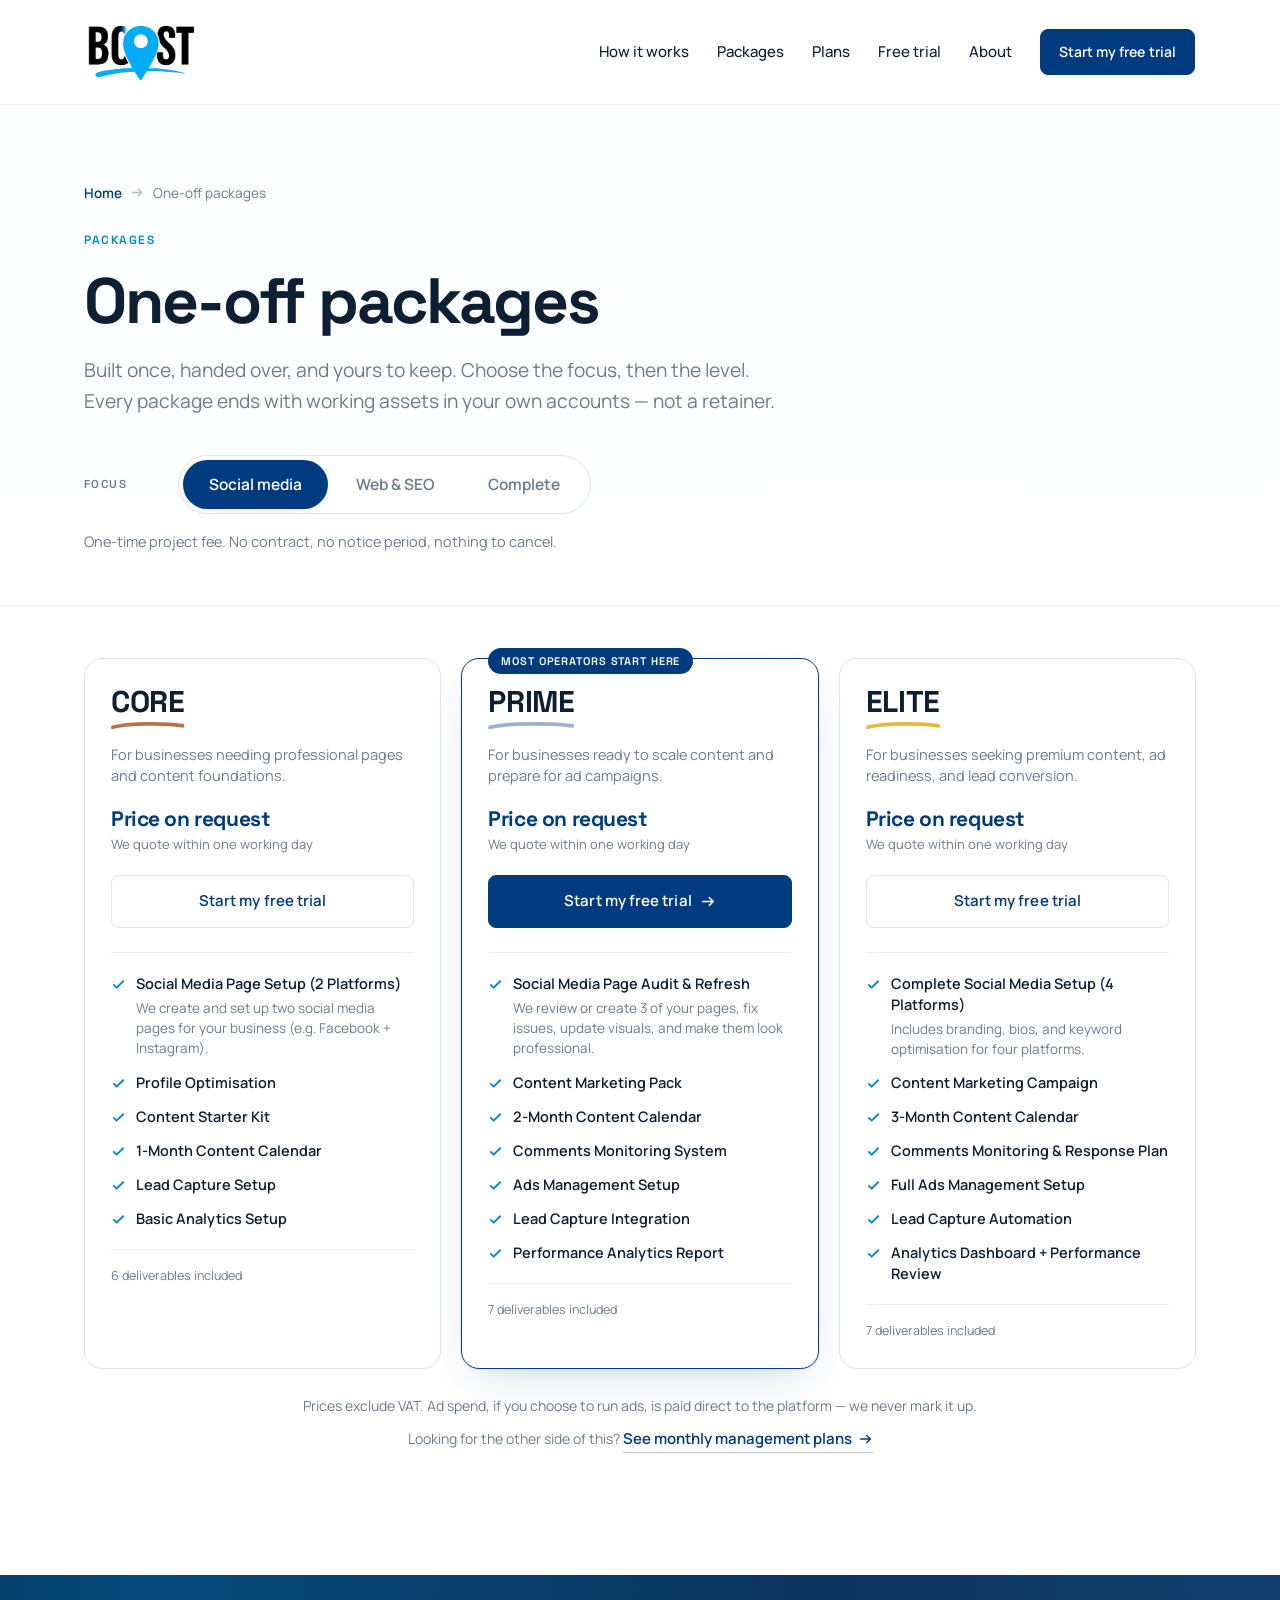
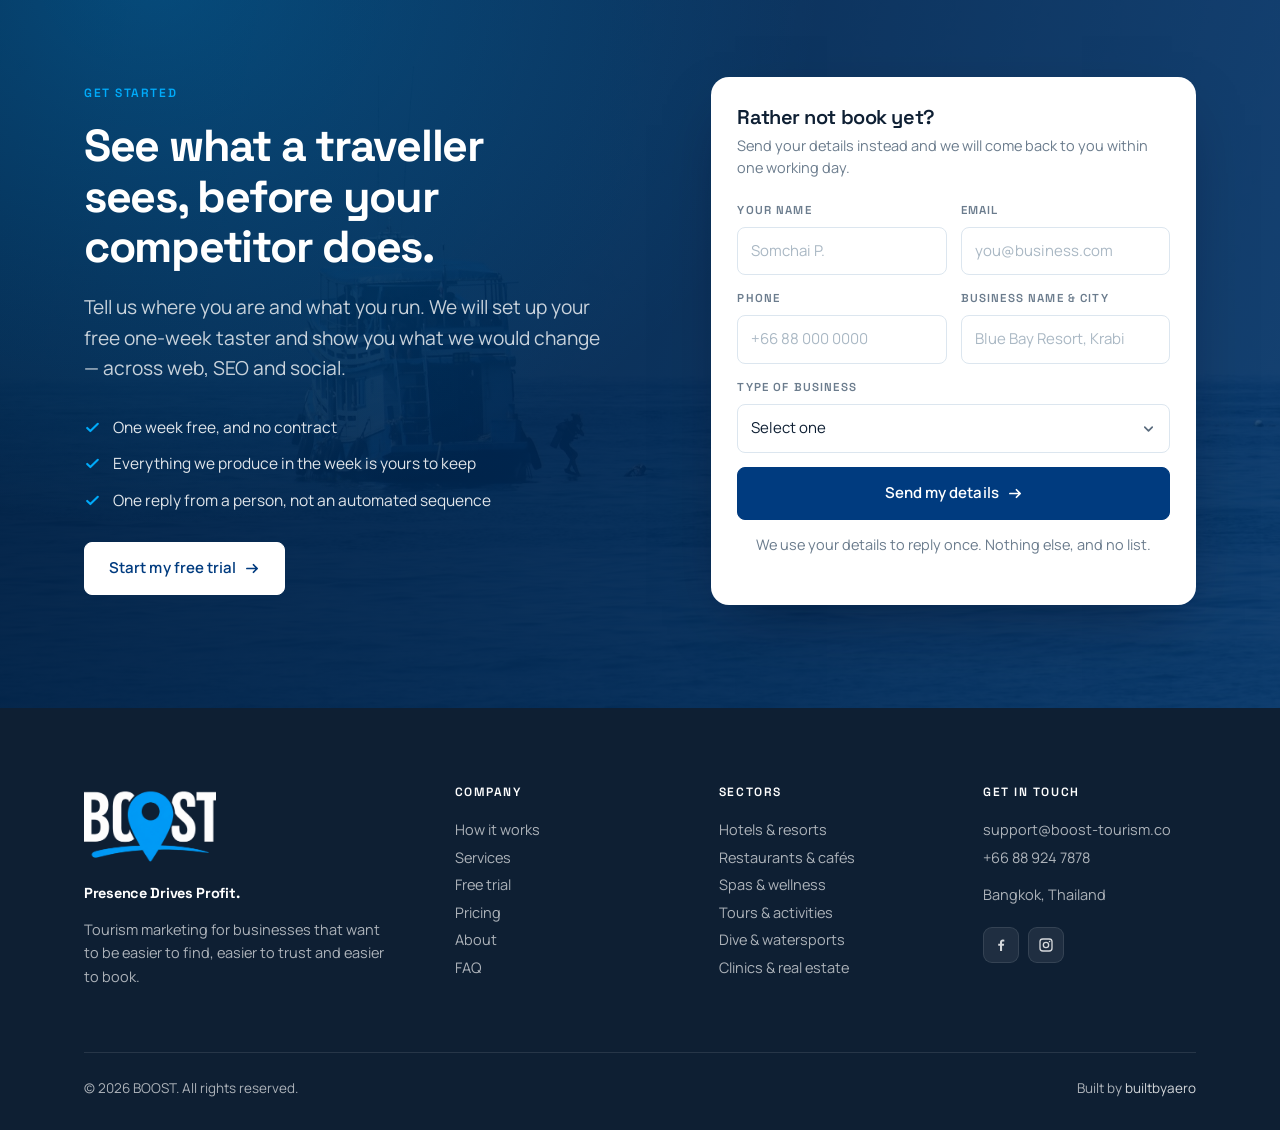
==== commit f16a0351: "Revise the homepage copy and correct the contact email Drop "with a place name in it" from the searc" ====
--- a/packages/index.html
+++ b/packages/index.html
@@ -442,7 +442,7 @@
       <!-- EDIT ME — real address, email and phone -->
       <div class="ftr-col">
         <h4>Get in touch</h4>
-        <a href="mailto:support@boost.builtbyaero.dev">support@boost.builtbyaero.dev</a>
+        <a href="mailto:support@boost-tourism.co">support@boost-tourism.co</a>
         <a href="tel:+66889247878">+66 88 924 7878</a>
         <p class="mt-10">Bangkok, Thailand</p>
         <div class="social">
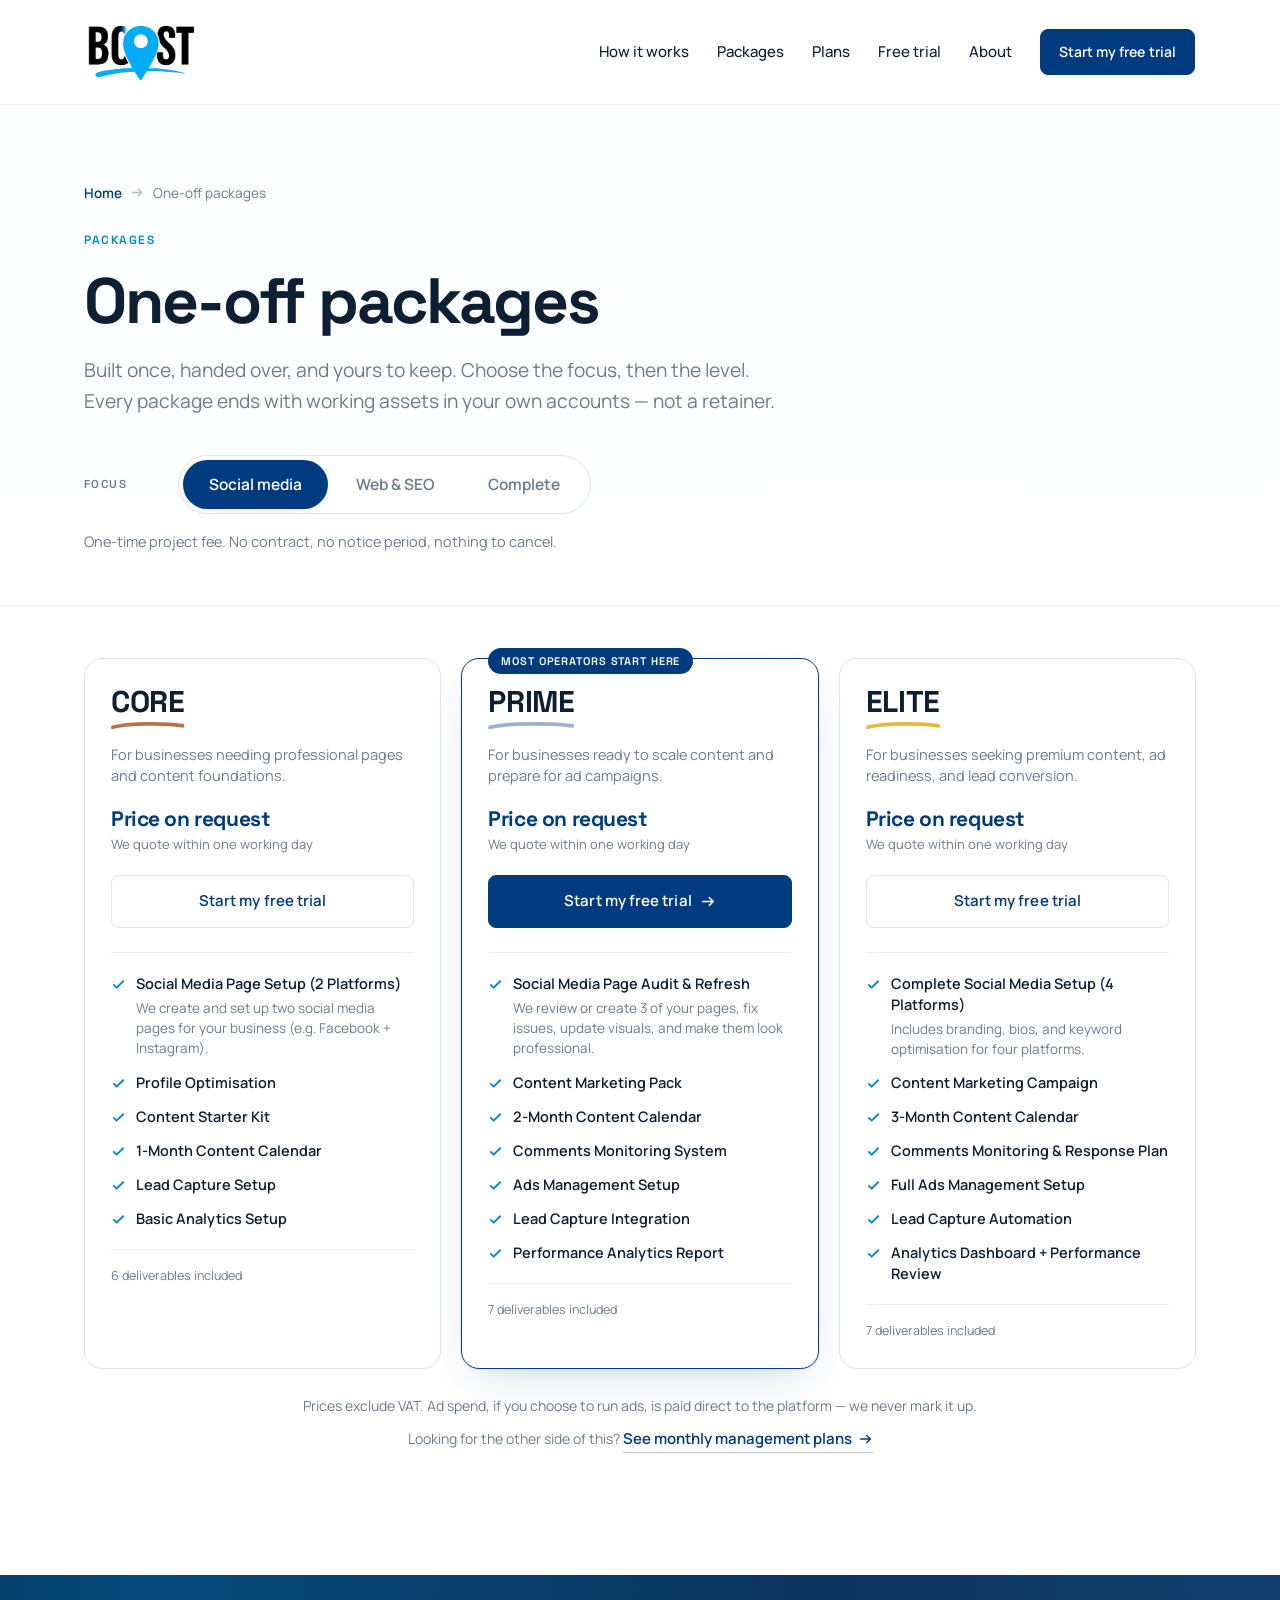
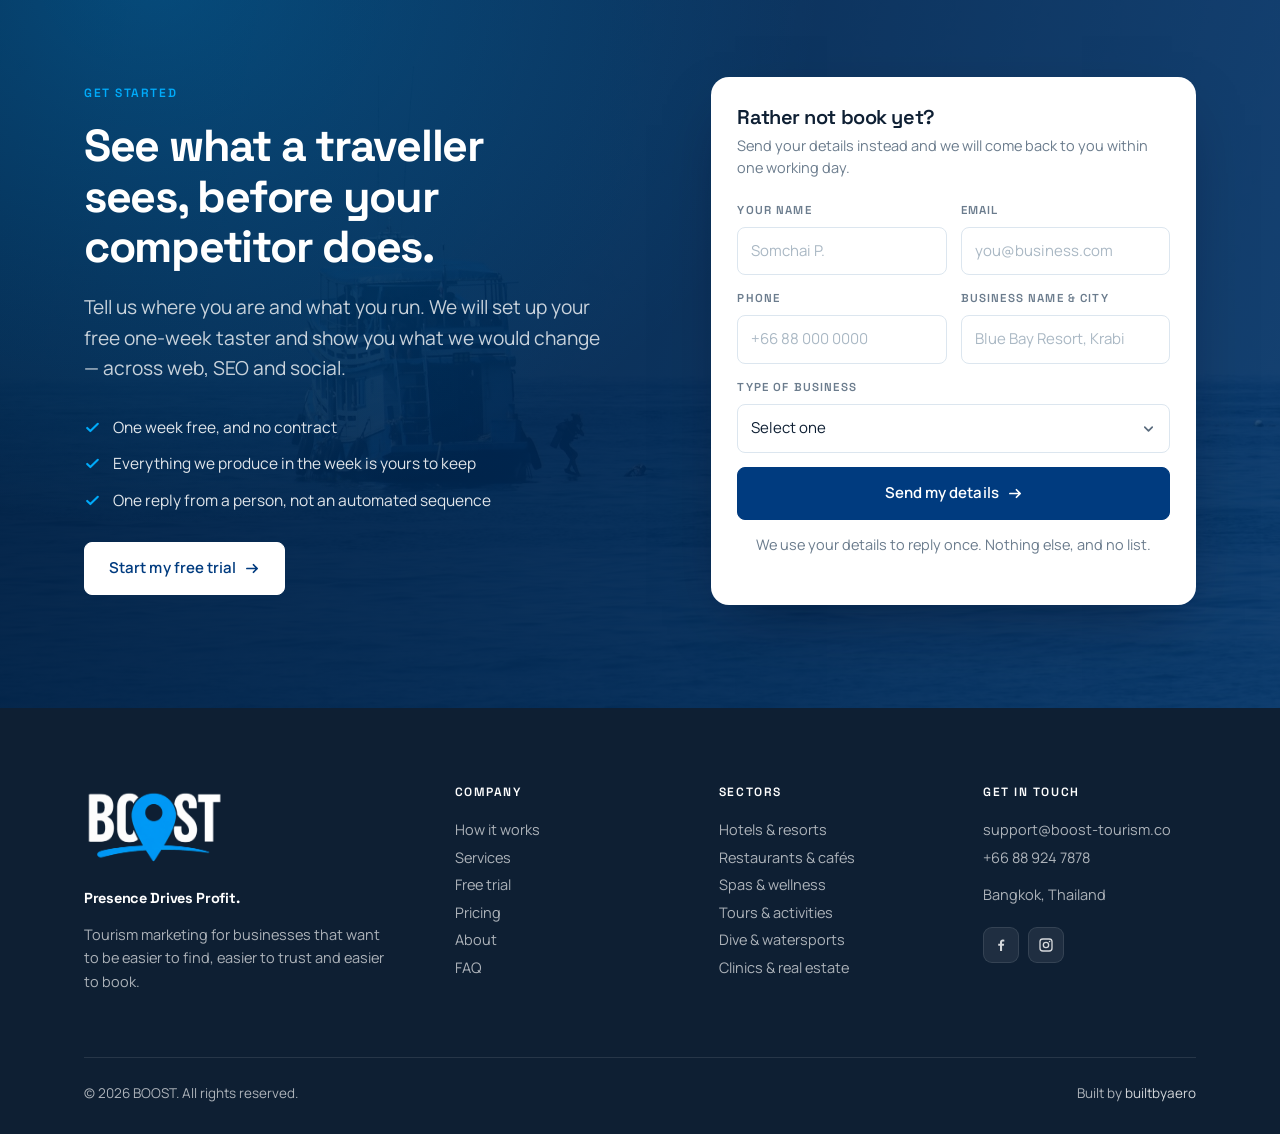
==== commit 9b7939c3: "Add a favicon cut from the pin in the logo Browsers were requesting /favicon.ico and getting a 404, " ====
--- a/packages/index.html
+++ b/packages/index.html
@@ -6,6 +6,10 @@
 <title>One-Off Website, SEO & Social Media Packages | BOOST</title>
 <meta name="description" content="Fixed-scope, fixed-fee packages for tourism businesses: website builds, SEO setup and social media launch. Three levels, no contract, everything stays in your accounts.">
 <meta name="theme-color" content="#FFFFFF">
+<!-- root-relative so the same block serves /, /packages/ and /plans/ -->
+<link rel="icon" href="/favicon.ico" sizes="any">
+<link rel="icon" type="image/png" href="/assets/icon-32.png" sizes="32x32">
+<link rel="apple-touch-icon" href="/assets/icon-180.png">
 <link rel="canonical" href="https://boost.builtbyaero.dev/packages/">
 <meta name="robots" content="noindex, nofollow">
 <meta property="og:type" content="website">
--- a/assets/boost.css
+++ b/assets/boost.css
@@ -32,7 +32,11 @@
 }
 
 *,*::before,*::after{box-sizing:border-box}
-html{scroll-behavior:smooth;-webkit-text-size-adjust:100%}
+html{scroll-behavior:smooth;-webkit-text-size-adjust:100%;
+  /* the sticky header is ~105px tall, so without this an anchor jump parks the
+     target underneath it — below 1024px every in-page link landed on a heading
+     that was already hidden, which reads as a link pointing at the wrong place */
+  scroll-padding-top:104px}
 body{
   margin:0;
   background:var(--paper);
@@ -639,7 +643,9 @@
 /* ============================ FOOTER ============================ */
 .ftr{background:var(--ink);color:rgba(255,255,255,.66);padding-block:clamp(56px,6vw,80px) 30px}
 .ftr-main{display:grid;grid-template-columns:minmax(0,1.5fr) repeat(3,minmax(0,1fr));gap:clamp(28px,4vw,52px)}
-.ftr-brand img{width:132px;height:auto}
+/* 140 not 132: the logo file carries its own clear space, so the mark itself
+   renders at ~94% of the box */
+.ftr-brand img{width:140px;height:auto}
 .ftr-tag{
   font-family:"Space Grotesk",sans-serif;font-size:22px;font-weight:700;
   color:#fff;letter-spacing:-.02em;margin:20px 0 12px
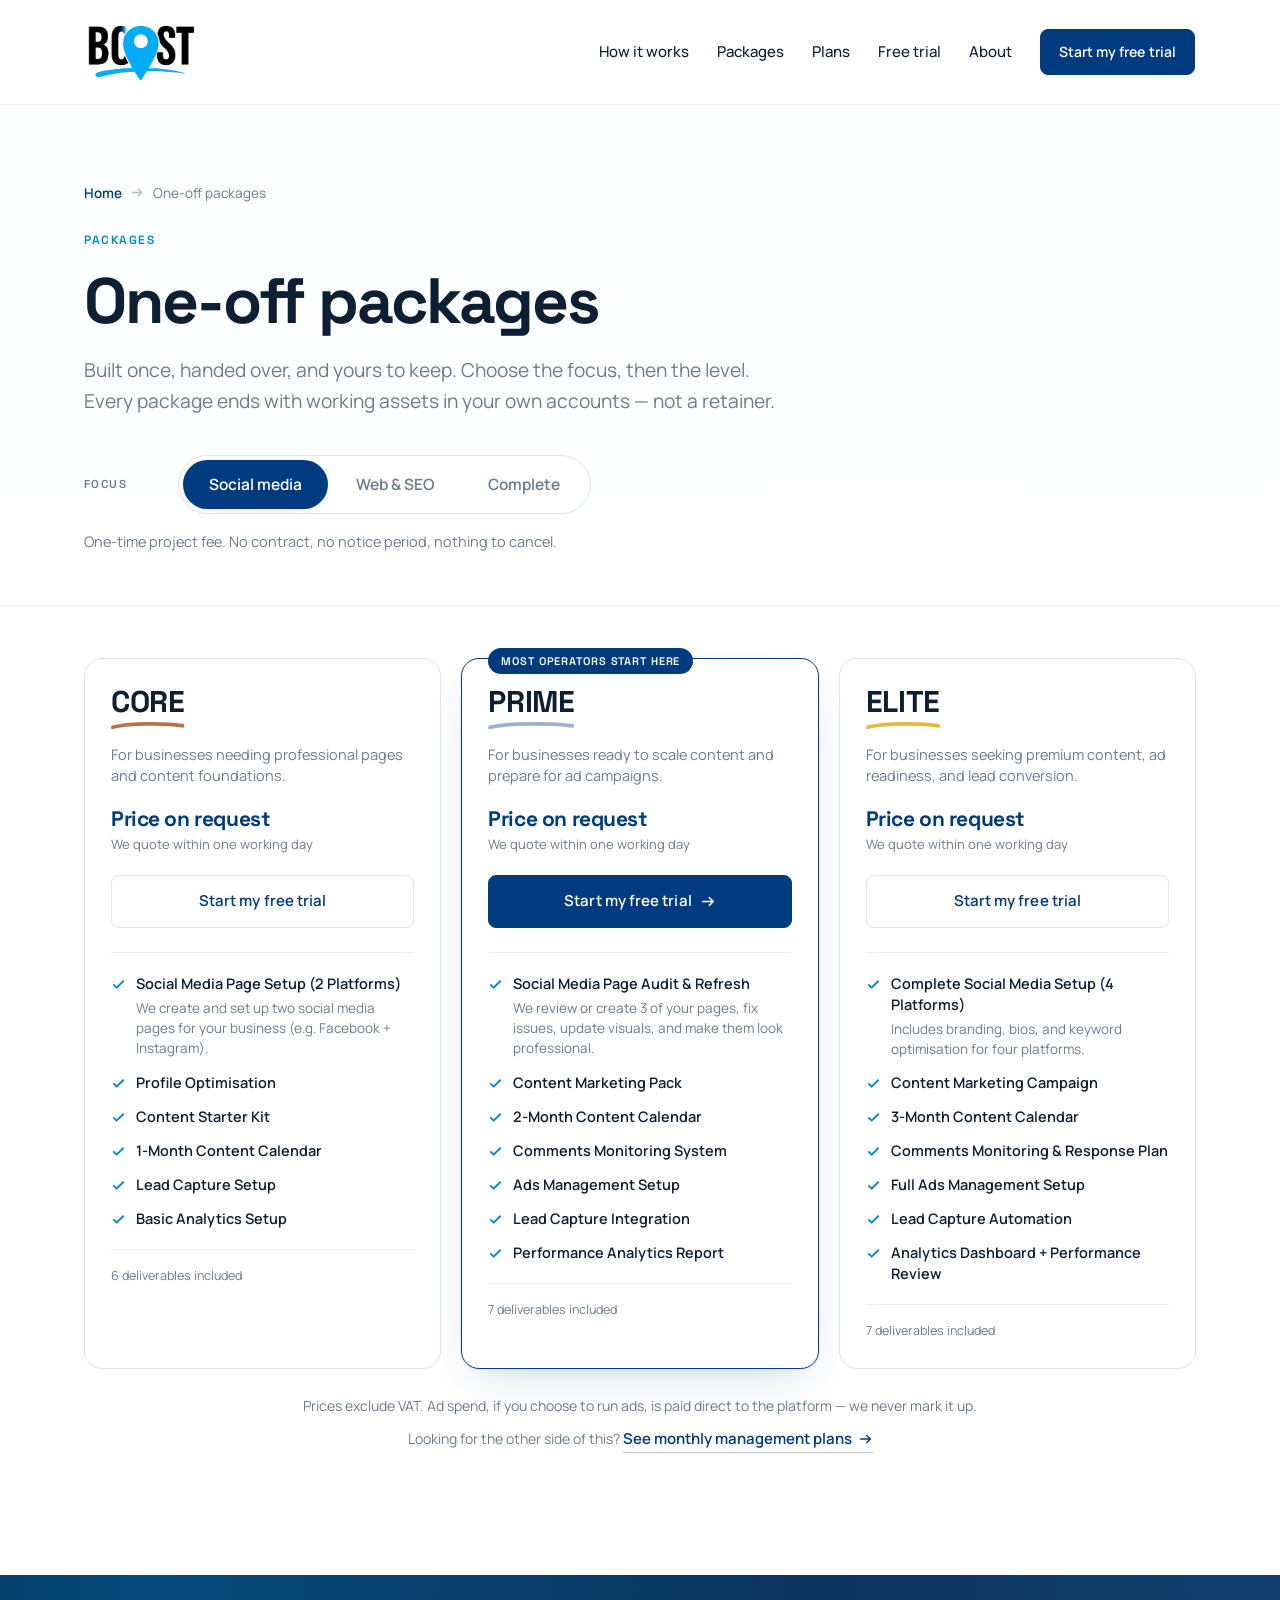
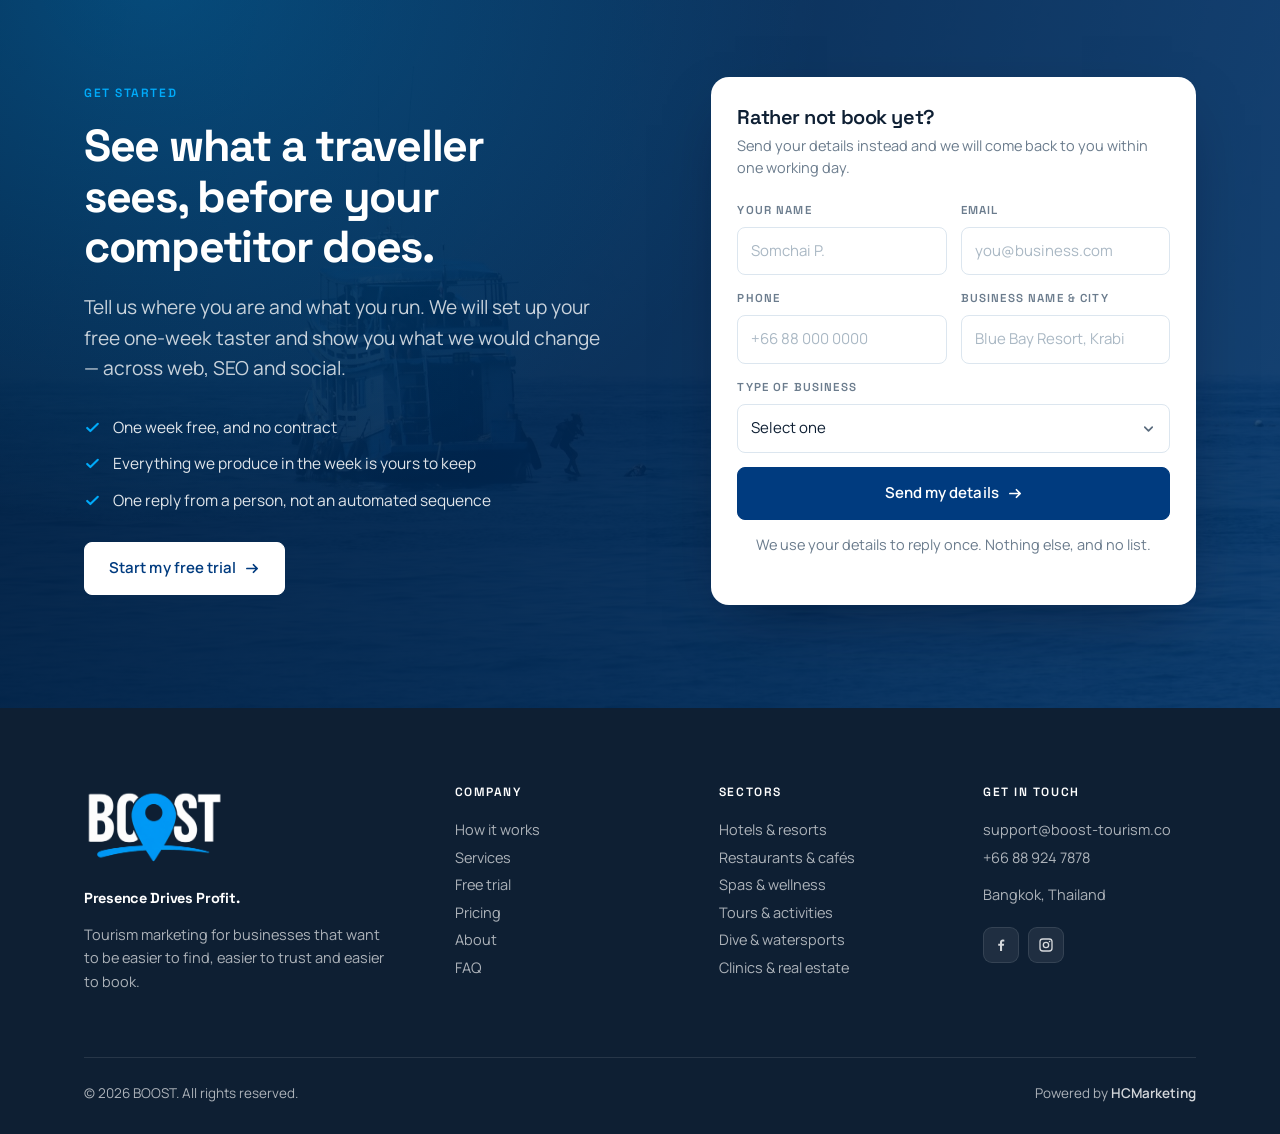
==== commit be72eead: "Add Google Analytics, change the footer credit, split asset caching Google ships gtag as an inline <" ====
--- a/packages/index.html
+++ b/packages/index.html
@@ -3,6 +3,10 @@
 <head>
 <meta charset="utf-8">
 <meta name="viewport" content="width=device-width, initial-scale=1">
+<!-- Google Analytics. The config half lives in assets/analytics.js rather than
+     inline, so script-src stays free of 'unsafe-inline'. -->
+<script async src="https://www.googletagmanager.com/gtag/js?id=G-P61MXR28SM"></script>
+<script src="/assets/analytics.js"></script>
 <title>One-Off Website, SEO & Social Media Packages | BOOST</title>
 <meta name="description" content="Fixed-scope, fixed-fee packages for tourism businesses: website builds, SEO setup and social media launch. Three levels, no contract, everything stays in your accounts.">
 <meta name="theme-color" content="#FFFFFF">
@@ -10,22 +14,22 @@
 <link rel="icon" href="/favicon.ico" sizes="any">
 <link rel="icon" type="image/png" href="/assets/icon-32.png" sizes="32x32">
 <link rel="apple-touch-icon" href="/assets/icon-180.png">
-<link rel="canonical" href="https://boost.builtbyaero.dev/packages/">
-<meta name="robots" content="noindex, nofollow">
+<link rel="canonical" href="https://boost-tourism.co/packages/">
+<meta name="robots" content="index, follow, max-image-preview:large, max-snippet:-1">
 <meta property="og:type" content="website">
 <meta property="og:site_name" content="BOOST">
 <meta property="og:locale" content="en_GB">
-<meta property="og:url" content="https://boost.builtbyaero.dev/packages/">
+<meta property="og:url" content="https://boost-tourism.co/packages/">
 <meta property="og:title" content="One-Off Website, SEO & Social Media Packages | BOOST">
 <meta property="og:description" content="Fixed-scope, fixed-fee packages for tourism businesses: website builds, SEO setup and social media launch. Three levels, no contract, everything stays in your accounts.">
-<meta property="og:image" content="https://boost.builtbyaero.dev/assets/img/og-cover.jpg">
+<meta property="og:image" content="https://boost-tourism.co/assets/img/og-cover.jpg">
 <meta property="og:image:width" content="1200">
 <meta property="og:image:height" content="630">
 <meta property="og:image:alt" content="BOOST — tourists can't choose you if they can't find you">
 <meta name="twitter:card" content="summary_large_image">
 <meta name="twitter:title" content="One-Off Website, SEO & Social Media Packages | BOOST">
 <meta name="twitter:description" content="Fixed-scope, fixed-fee packages for tourism businesses: website builds, SEO setup and social media launch. Three levels, no contract, everything stays in your accounts.">
-<meta name="twitter:image" content="https://boost.builtbyaero.dev/assets/img/og-cover.jpg">
+<meta name="twitter:image" content="https://boost-tourism.co/assets/img/og-cover.jpg">
 <link rel="preconnect" href="https://fonts.googleapis.com">
 <link rel="preconnect" href="https://fonts.gstatic.com" crossorigin>
 <link href="https://fonts.googleapis.com/css2?family=Manrope:wght@400;500;600;700&family=Space+Grotesk:wght@500;600;700&display=swap" rel="stylesheet">
@@ -43,13 +47,13 @@
      "@type": "ListItem",
      "position": 1,
      "name": "Home",
-     "item": "https://boost.builtbyaero.dev/"
+     "item": "https://boost-tourism.co/"
     },
     {
      "@type": "ListItem",
      "position": 2,
      "name": "One-off packages",
-     "item": "https://boost.builtbyaero.dev/packages/"
+     "item": "https://boost-tourism.co/packages/"
     }
    ]
   },
@@ -58,14 +62,14 @@
    "name": "One-off tourism marketing packages",
    "description": "Fixed-scope website, SEO and social media packages for tourism businesses.",
    "provider": {
-    "@id": "https://boost.builtbyaero.dev/#organization"
+    "@id": "https://boost-tourism.co/#organization"
    },
    "serviceType": "Tourism marketing",
    "areaServed": {
     "@type": "Place",
     "name": "South-East Asia"
    },
-   "url": "https://boost.builtbyaero.dev/packages/",
+   "url": "https://boost-tourism.co/packages/",
    "hasOfferCatalog": {
     "@type": "OfferCatalog",
     "name": "One-off tourism marketing packages",
@@ -458,7 +462,7 @@
 
     <div class="ftr-bot">
       <span>© 2026 BOOST. All rights reserved.</span>
-      <span>Built by <a href="#">builtbyaero</a></span>
+      <span>Powered by <b>HCMarketing</b></span>
     </div>
   </div>
 </footer>
--- a/assets/boost.css
+++ b/assets/boost.css
@@ -672,6 +672,9 @@
   border-top:1px solid rgba(255,255,255,.10);font-size:13.5px
 }
 .ftr-bot a{color:rgba(255,255,255,.82);text-decoration:none}
+/* the credit is plain text, not a link, so it keeps the same weight the
+   anchor had without pretending to be clickable */
+.ftr-bot b{color:rgba(255,255,255,.82);font-weight:600}
 .ftr-bot a:hover{color:var(--blue)}
 
 /* ============================ RESPONSIVE ============================ */
@@ -914,3 +917,16 @@
 }
 
 .cta-book{margin-top:30px}
+
+/* ==== NOT FOUND ==== */
+/* Pages serves 404.html with a real 404 status for any unmatched path. Without
+   it the platform answers every unknown URL with the homepage and a 200, which
+   search engines read as a soft 404 and index as duplicate content. */
+.nf{min-height:100svh;display:grid;place-items:center;padding:40px 0;background:var(--soft)}
+.nf-in{text-align:center;max-width:58ch;margin:0 auto}
+.nf-brand{display:inline-block;width:120px;margin-bottom:34px}
+.nf-brand img{width:100%;height:auto}
+.nf h1{font-size:clamp(30px,5vw,46px);margin-bottom:14px}
+.nf .lede{margin:0 auto 30px;max-width:46ch}
+.nf-links{display:flex;flex-wrap:wrap;gap:12px;justify-content:center;align-items:center}
+.nf-links .tlink{margin:0}
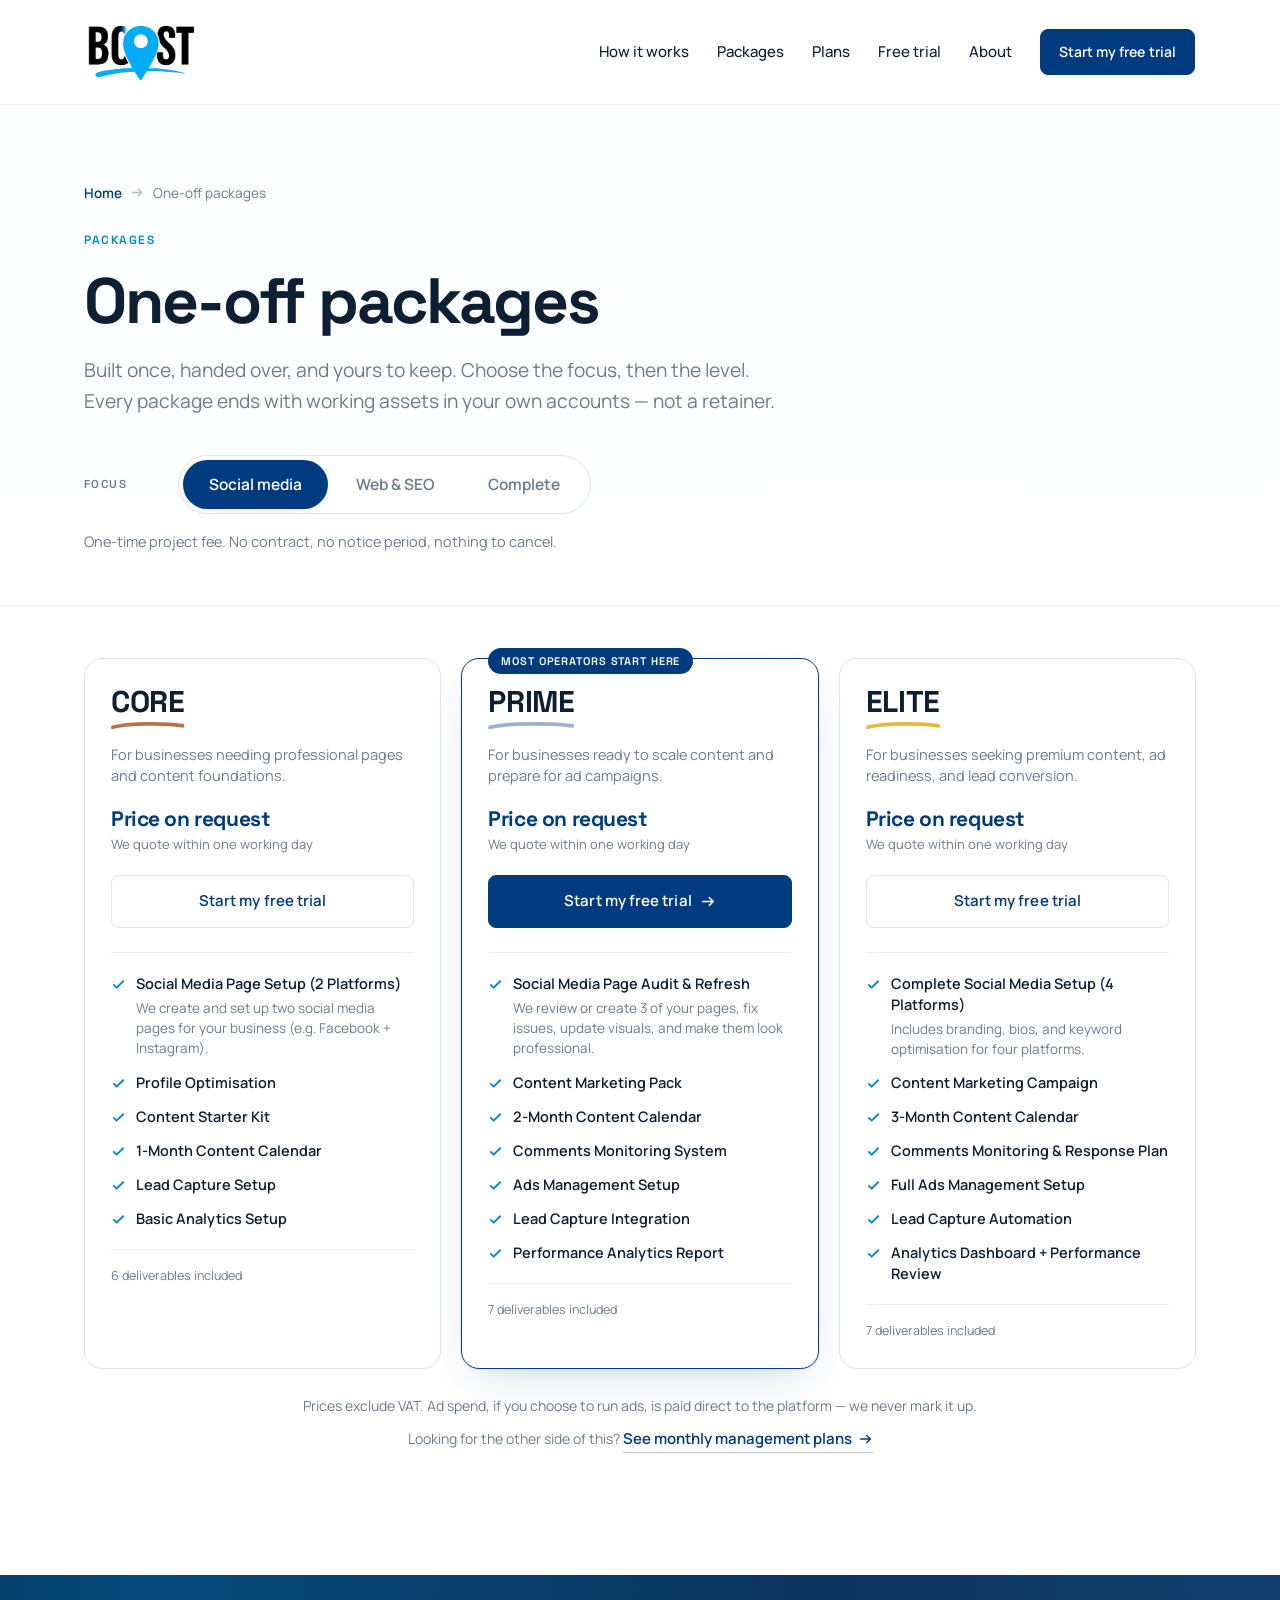
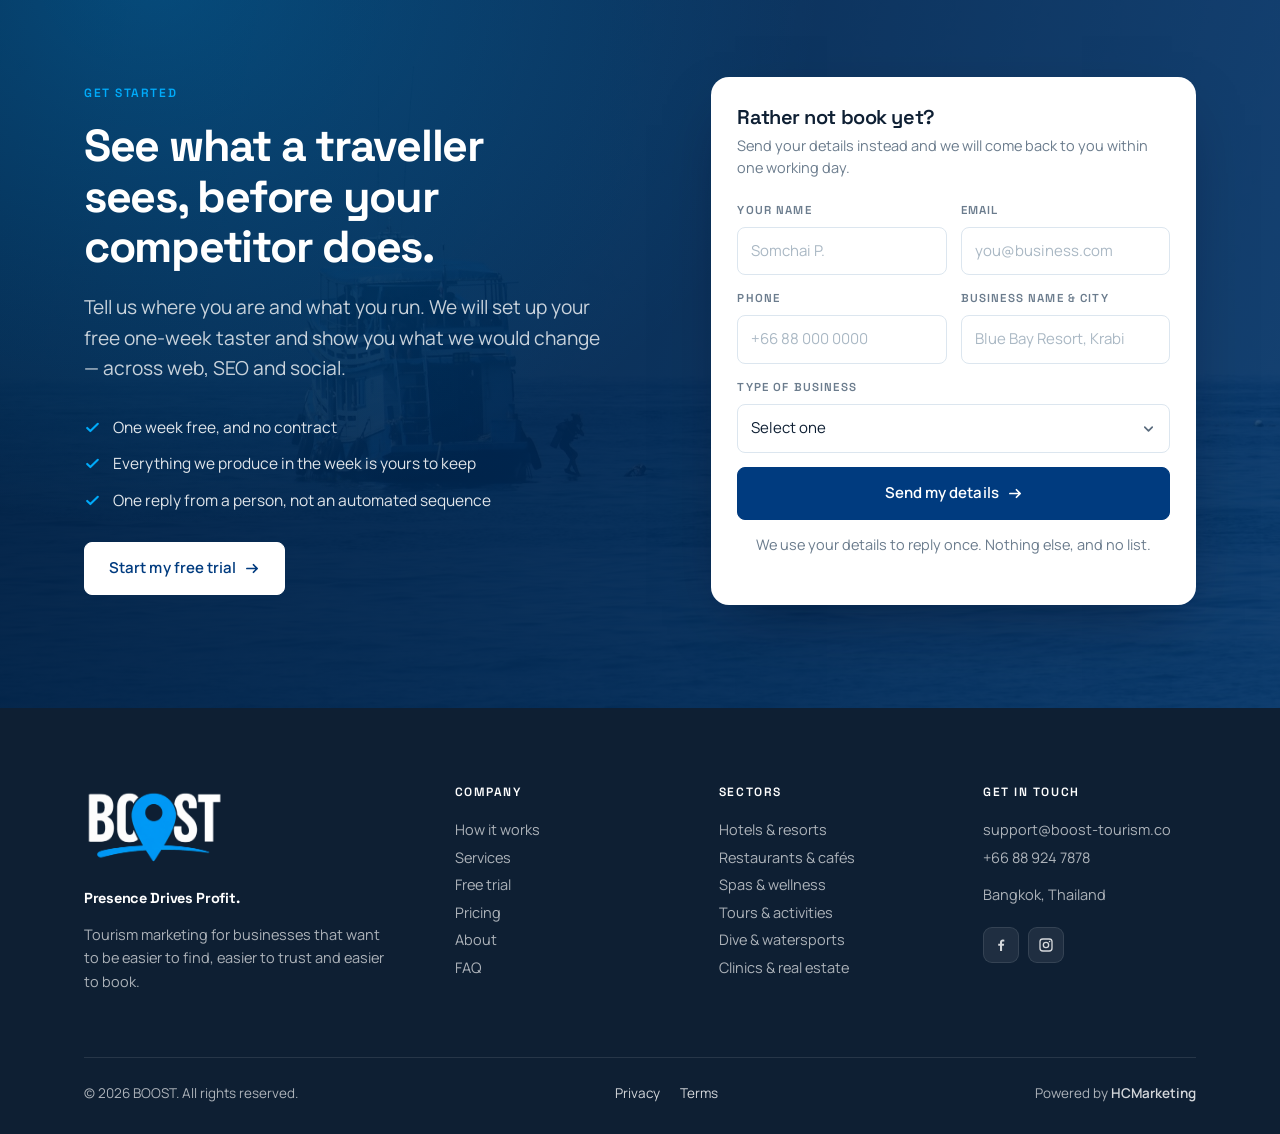
==== commit d5327fd8: "Draft the privacy policy and terms pages Both are drafts and need a Thai lawyer's review before they" ====
--- a/packages/index.html
+++ b/packages/index.html
@@ -462,6 +462,7 @@
 
     <div class="ftr-bot">
       <span>© 2026 BOOST. All rights reserved.</span>
+      <span class="ftr-legal"><a href="/privacy/">Privacy</a><a href="/terms/">Terms</a></span>
       <span>Powered by <b>HCMarketing</b></span>
     </div>
   </div>
--- a/assets/boost.css
+++ b/assets/boost.css
@@ -675,6 +675,7 @@
 /* the credit is plain text, not a link, so it keeps the same weight the
    anchor had without pretending to be clickable */
 .ftr-bot b{color:rgba(255,255,255,.82);font-weight:600}
+.ftr-legal{display:flex;gap:20px}
 .ftr-bot a:hover{color:var(--blue)}
 
 /* ============================ RESPONSIVE ============================ */
@@ -930,3 +931,48 @@
 .nf .lede{margin:0 auto 30px;max-width:46ch}
 .nf-links{display:flex;flex-wrap:wrap;gap:12px;justify-content:center;align-items:center}
 .nf-links .tlink{margin:0}
+
+/* ==== LEGAL PAGES ==== */
+/* Long-form reading, so the measure is tighter than the marketing pages and the
+   heading scale is flatter — these are scanned for a clause, not read top to
+   bottom, so the numbered headings have to be findable. */
+.legal{padding:clamp(40px,6vw,72px) 0 clamp(60px,8vw,96px)}
+.legal-head{max-width:62ch;margin-bottom:clamp(32px,4vw,48px)}
+.legal-head h1{font-size:clamp(30px,4.2vw,44px);margin:10px 0 14px}
+.legal-meta{display:flex;flex-wrap:wrap;gap:6px 22px;font-size:13.5px;color:var(--muted);
+  padding-top:16px;border-top:1px solid var(--line)}
+.legal-meta b{color:var(--ink);font-weight:600}
+.legal-body{max-width:70ch}
+.legal-body section{padding-top:clamp(28px,3vw,38px)}
+.legal-body h2{
+  font-size:19px;font-weight:600;letter-spacing:-.01em;margin-bottom:12px;
+  display:grid;grid-template-columns:auto 1fr;gap:12px;align-items:baseline;
+}
+.legal-body h2 span{
+  font-family:"Space Grotesk",sans-serif;font-size:13px;font-weight:600;
+  color:var(--blue-deep);font-variant-numeric:tabular-nums;
+}
+.legal-body h3{font-size:15.5px;font-weight:600;margin:20px 0 8px}
+.legal-body p{margin-bottom:12px;font-size:15.5px;line-height:1.66}
+.legal-body ul{margin:0 0 14px;padding-left:0;list-style:none;display:grid;gap:9px}
+.legal-body li{display:grid;grid-template-columns:7px 1fr;gap:13px;align-items:start;font-size:15.5px;line-height:1.6}
+.legal-body li::before{content:"";width:5px;height:5px;border-radius:50%;background:var(--blue);margin-top:10px}
+.legal-body a{color:var(--blue-deep)}
+.legal-body dl{margin:0 0 14px;display:grid;gap:10px}
+.legal-body dt{font-weight:600;color:var(--ink);font-size:15px}
+.legal-body dd{margin:2px 0 0;font-size:15px;line-height:1.6}
+.legal-note{
+  background:var(--soft);border:1px solid var(--line);border-left:3px solid var(--blue);
+  border-radius:12px;padding:18px 20px;margin:26px 0;
+}
+.legal-note p{margin:0;font-size:14.5px;line-height:1.6}
+.legal-note p + p{margin-top:9px}
+.legal-toc{
+  background:var(--soft);border:1px solid var(--line);border-radius:14px;
+  padding:20px 22px;margin-bottom:8px;
+}
+.legal-toc ol{margin:0;padding-left:0;list-style:none;columns:2;column-gap:32px}
+@media (max-width:640px){.legal-toc ol{columns:1}}
+.legal-toc li{font-size:14.2px;line-height:1.5;margin-bottom:7px;break-inside:avoid}
+.legal-toc a{color:var(--body);text-decoration:none}
+.legal-toc a:hover{color:var(--blue-deep)}
